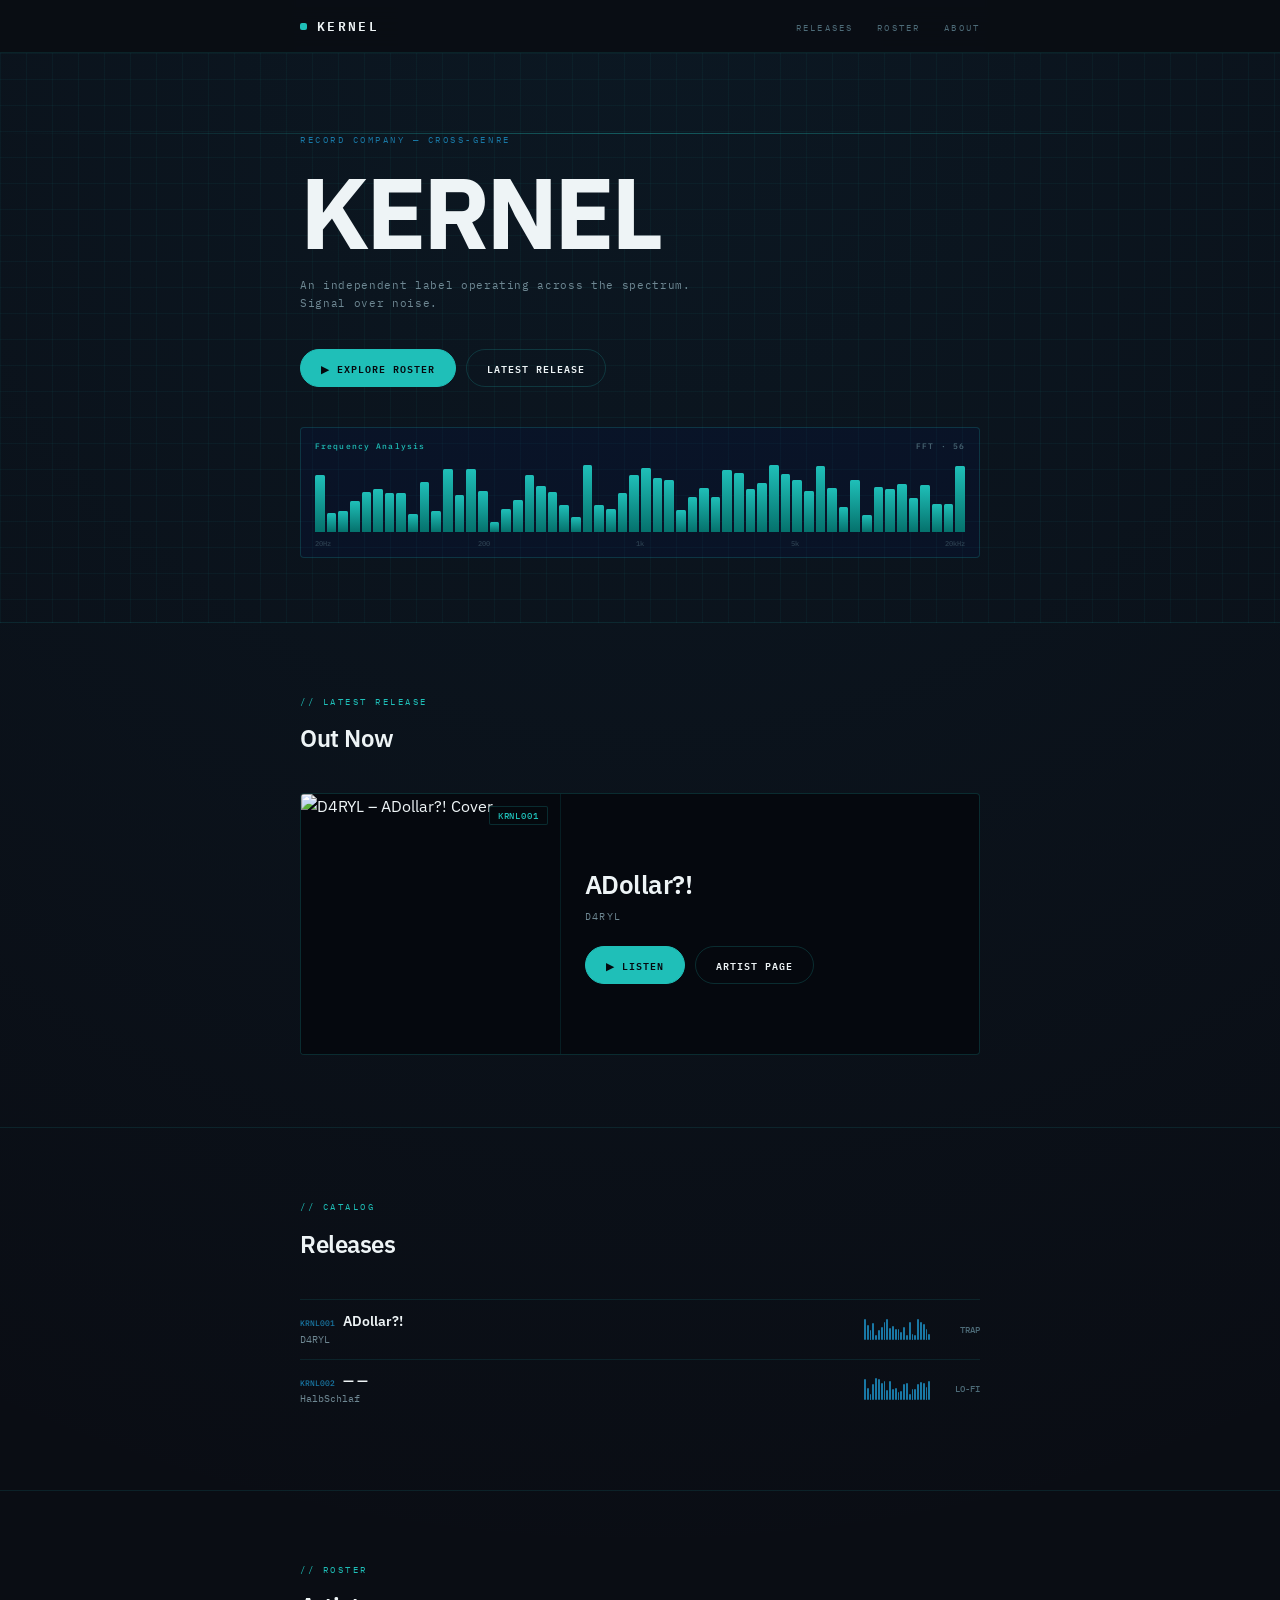
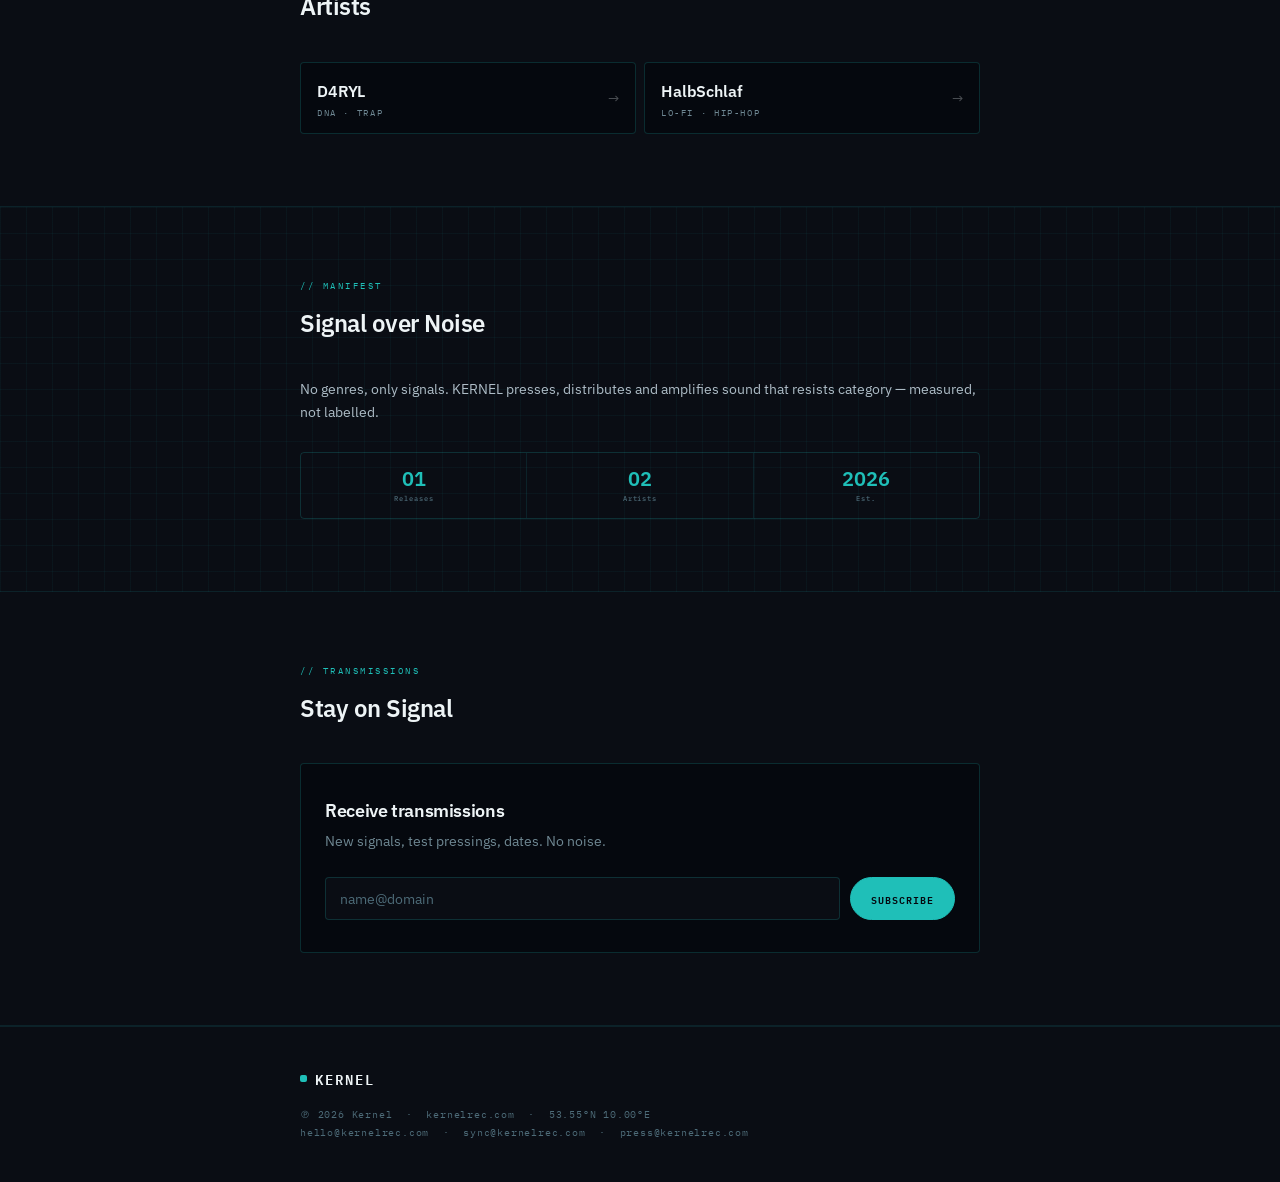
==== index.html @ 3de38b66 "Widen Kernel landing to 720px, horizontal release card and 2-col roster on desktop Co-Authored-By: C" ====
<!DOCTYPE html>
<html lang="en">
<head>
  <meta charset="UTF-8" />
  <meta name="viewport" content="width=device-width, initial-scale=1.0" />
  <title>KERNEL — Independent Record Company · Hamburg</title>
  <meta name="description" content="KERNEL — An independent label operating across the spectrum. Signal over noise." />

  <link rel="preconnect" href="https://fonts.googleapis.com" />
  <link href="https://fonts.googleapis.com/css2?family=IBM+Plex+Mono:wght@400;500;600&family=IBM+Plex+Sans:wght@400;500;600;700&display=swap" rel="stylesheet" />

  <style>
    /* ─────────────────────────────────────────────
       KERNEL — Oscilloscope Identity
    ───────────────────────────────────────────── */

    @keyframes krnlScan  { 0% { top: -2%; } 100% { top: 102%; } }
    @keyframes krnlBlink { 0%, 100% { opacity: 1; } 50% { opacity: .2; } }

    :root {
      --bg:        #0a0d14;
      --bg-card:   #05080e;
      --bg-card2:  #080c15;
      --border:    rgba(31,191,184,.12);
      --border-2:  rgba(31,191,184,.2);
      --text:      #eef4f6;
      --text-muted:#6f8893;
      --text-dim:  #4d6b78;
      --text-label:#5a7884;
      --accent:    #1fbfb8;
      --accent-2:  #1978a5;
      --mono:      'IBM Plex Mono', monospace;
      --sans:      'IBM Plex Sans', sans-serif;
      --max-w:     720px;
      --radius:    4px;
    }

    *, *::before, *::after { box-sizing: border-box; margin: 0; padding: 0; }
    html { scroll-behavior: smooth; }

    body {
      background: var(--bg);
      background-image: radial-gradient(circle at 50% 0%, rgba(25,120,165,.10), transparent 55%);
      color: var(--text);
      font-family: var(--sans);
      font-size: 16px;
      line-height: 1.6;
      -webkit-font-smoothing: antialiased;
    }

    a { color: inherit; text-decoration: none; }

    /* ── Layout ───────────────────────────────── */
    .wrap { width: 100%; max-width: var(--max-w); margin: 0 auto; padding: 0 20px; }
    section { padding: 72px 0; }

    .section-header { margin-bottom: 36px; }
    .label {
      font-family: var(--mono);
      font-size: 9px;
      letter-spacing: .28em;
      text-transform: uppercase;
      color: var(--accent);
      display: block;
      margin-bottom: 10px;
    }
    .section-header h2 {
      font-size: 1.5rem;
      font-weight: 600;
      letter-spacing: -.02em;
    }

    /* ── Grid bg ──────────────────────────────── */
    .grid-bg {
      background-image:
        linear-gradient(rgba(31,191,184,.05) 1px, transparent 1px),
        linear-gradient(90deg, rgba(31,191,184,.05) 1px, transparent 1px);
      background-size: 26px 26px;
    }

    /* ── Nav ──────────────────────────────────── */
    #nav {
      position: sticky;
      top: 0;
      z-index: 100;
      border-bottom: 1px solid var(--border);
      background: rgba(10,13,20,.94);
      backdrop-filter: blur(12px);
      -webkit-backdrop-filter: blur(12px);
    }
    #nav .wrap {
      display: flex;
      align-items: center;
      justify-content: space-between;
      height: 52px;
    }
    .nav-logo { display: flex; align-items: center; gap: 10px; }
    .status-dot {
      width: 7px; height: 7px; border-radius: 2px;
      background: var(--accent);
      animation: krnlBlink 2.4s ease-in-out infinite;
      flex-shrink: 0;
    }
    .nav-wordmark {
      font-family: var(--mono);
      font-size: 13px;
      font-weight: 600;
      letter-spacing: .18em;
      color: var(--text);
      line-height: 1;
    }
    .nav-links { display: flex; gap: 24px; list-style: none; }
    .nav-links a {
      font-family: var(--mono);
      font-size: 9px;
      letter-spacing: .24em;
      text-transform: uppercase;
      color: var(--text-dim);
      transition: color .2s;
    }
    .nav-links a:hover { color: var(--accent); }

    /* ── Hero ─────────────────────────────────── */
    #hero {
      padding: 80px 0 64px;
      border-bottom: 1px solid var(--border);
      position: relative;
      overflow: hidden;
    }
    #hero .wrap { position: relative; z-index: 1; }
    .scanline {
      position: absolute; left: 0; right: 0; height: 1px;
      background: linear-gradient(90deg, transparent, var(--accent), transparent);
      opacity: .4;
      animation: krnlScan 4s linear infinite;
      z-index: 0;
    }
    .hero-sublabel {
      font-family: var(--mono);
      font-size: 9px;
      letter-spacing: .28em;
      color: var(--accent-2);
      text-transform: uppercase;
      margin-bottom: 20px;
    }
    .hero-wordmark {
      font-family: var(--sans);
      font-size: clamp(72px, 18vw, 100px);
      font-weight: 700;
      letter-spacing: -4px;
      color: var(--text);
      line-height: .9;
      margin-bottom: 20px;
    }
    .hero-tagline {
      font-family: var(--mono);
      font-size: 11px;
      color: var(--text-muted);
      letter-spacing: .06em;
      margin-bottom: 36px;
    }
    .hero-cta { display: flex; gap: 10px; }

    /* FFT bars in hero */
    .fft-wrap {
      margin-top: 40px;
      border: 1px solid var(--border-2);
      border-radius: var(--radius);
      background: rgba(3,17,99,.14);
      padding: 14px 14px 10px;
    }
    .fft-head {
      display: flex;
      justify-content: space-between;
      font: 500 8px/1 var(--mono);
      letter-spacing: .14em;
      color: var(--text-dim);
      margin-bottom: 10px;
    }
    .fft-head span:first-child { color: var(--accent); }
    .fft-bars {
      display: flex;
      align-items: flex-end;
      gap: 2px;
      height: 72px;
    }
    .fft-foot {
      display: flex;
      justify-content: space-between;
      font: 500 7px/1 var(--mono);
      color: var(--text-dim);
      opacity: .5;
      margin-top: 8px;
    }

    /* ── Buttons ──────────────────────────────── */
    .btn {
      display: inline-flex;
      align-items: center;
      gap: 8px;
      padding: 10px 20px;
      border-radius: 22px;
      font-family: var(--mono);
      font-size: 10px;
      font-weight: 600;
      letter-spacing: .1em;
      text-transform: uppercase;
      cursor: pointer;
      transition: background .2s, color .2s, border-color .2s;
      border: 1px solid transparent;
      white-space: nowrap;
    }
    .btn-primary {
      background: var(--accent);
      color: var(--bg-card);
      border-color: var(--accent);
    }
    .btn-primary:hover { background: #26d6ce; }
    .btn-outline {
      background: transparent;
      color: var(--text);
      border-color: var(--border-2);
    }
    .btn-outline:hover { border-color: var(--accent); color: var(--accent); }

    /* ── Release card ─────────────────────────── */
    #release { border-bottom: 1px solid var(--border); }
    .release-card {
      background: var(--bg-card);
      border: 1px solid var(--border-2);
      border-radius: var(--radius);
      overflow: hidden;
      display: flex;
      flex-direction: column;
    }
    @media (min-width: 560px) {
      .release-card { flex-direction: row; }
    }
    .release-cover {
      width: 100%;
      aspect-ratio: 1/1;
      background: var(--bg-card);
      display: flex;
      align-items: center;
      justify-content: center;
      border-bottom: 1px solid var(--border);
      position: relative;
      overflow: hidden;
      flex-shrink: 0;
    }
    @media (min-width: 560px) {
      .release-cover {
        width: 260px;
        border-bottom: none;
        border-right: 1px solid var(--border);
      }
    }
    .release-cover img { width: 100%; height: 100%; object-fit: cover; }
    .release-cat-tag {
      position: absolute;
      top: 12px; right: 12px;
      background: rgba(5,8,14,.88);
      border: 1px solid var(--border-2);
      border-radius: 2px;
      padding: 4px 8px;
      font: 500 9px/1 var(--mono);
      letter-spacing: .1em;
      color: var(--accent);
      text-transform: uppercase;
    }
    .release-info {
      padding: 28px 24px;
      display: flex;
      flex-direction: column;
      justify-content: center;
    }
    .release-title {
      font-size: 1.6rem;
      font-weight: 600;
      letter-spacing: -.02em;
      margin-bottom: 6px;
    }
    .release-artist {
      font: 400 10px/1 var(--mono);
      letter-spacing: .12em;
      color: var(--text-muted);
      text-transform: uppercase;
      margin-bottom: 24px;
    }
    .release-actions { display: flex; gap: 10px; flex-wrap: wrap; }

    /* ── Catalog ──────────────────────────────── */
    #catalog { border-bottom: 1px solid var(--border); }
    .catalog-row {
      display: flex;
      align-items: center;
      gap: 14px;
      padding: 14px 0;
      border-top: 1px solid var(--border);
      transition: opacity .2s;
    }
    .catalog-row:hover { opacity: .7; }
    .catalog-info { flex: 1; min-width: 0; }
    .catalog-meta {
      display: flex;
      align-items: baseline;
      gap: 8px;
      margin-bottom: 5px;
    }
    .catalog-cat { font: 500 8px/1 var(--mono); color: var(--accent-2); }
    .catalog-title { font: 600 14px/1.1 var(--sans); color: var(--text); }
    .catalog-artist { font: 400 10px/1 var(--mono); color: var(--text-muted); }
    .catalog-tag { font: 500 9px/1 var(--mono); color: var(--text-dim); width: 36px; text-align: right; flex-shrink: 0; }

    /* ── Roster ───────────────────────────────── */
    #roster { border-bottom: 1px solid var(--border); }
    .roster-grid {
      display: grid;
      grid-template-columns: 1fr;
      gap: 8px;
    }
    @media (min-width: 480px) {
      .roster-grid { grid-template-columns: 1fr 1fr; }
    }
    .roster-card {
      display: flex;
      align-items: center;
      justify-content: space-between;
      padding: 16px;
      background: var(--bg-card);
      border: 1px solid var(--border-2);
      border-radius: var(--radius);
      transition: border-color .2s, background .2s;
    }
    .roster-card:hover {
      border-color: var(--accent);
      background: rgba(31,191,184,.04);
    }
    .roster-name { font-size: 1rem; font-weight: 600; letter-spacing: -.01em; margin-bottom: 4px; }
    .roster-genre { font: 400 9px/1 var(--mono); letter-spacing: .18em; text-transform: uppercase; color: var(--text-muted); }
    .roster-arrow { font-size: 14px; opacity: .3; transition: opacity .2s, color .2s; }
    .roster-card:hover .roster-arrow { opacity: 1; color: var(--accent); }

    /* ── Manifest ─────────────────────────────── */
    #manifest {
      border-bottom: 1px solid var(--border);
    }
    .manifest-quote {
      font: 400 14px/1.65 var(--sans);
      color: #aebcc6;
      margin-bottom: 28px;
    }
    .stats-row {
      display: flex;
      border: 1px solid var(--border-2);
      border-radius: var(--radius);
      overflow: hidden;
    }
    .stat {
      flex: 1;
      padding: 16px 0;
      text-align: center;
      border-right: 1px solid var(--border);
    }
    .stat:last-child { border-right: none; }
    .stat-value { font: 600 20px/1 var(--sans); color: var(--accent); }
    .stat-label { font: 500 7px/1 var(--mono); color: var(--text-dim); letter-spacing: .14em; margin-top: 6px; }

    /* ── Newsletter ───────────────────────────── */
    #newsletter { border-bottom: 1px solid var(--border); }
    .newsletter-card {
      background: var(--bg-card);
      border: 1px solid var(--border-2);
      border-radius: var(--radius);
      padding: 32px 24px;
    }
    .newsletter-card h3 { font-size: 1.15rem; font-weight: 600; letter-spacing: -.02em; margin-bottom: 6px; }
    .newsletter-card p { font-size: .85rem; color: var(--text-muted); margin-bottom: 24px; }
    .newsletter-form { display: flex; flex-direction: column; gap: 10px; }
    .newsletter-form input[type="email"] {
      width: 100%;
      padding: 11px 14px;
      background: var(--bg);
      border: 1px solid var(--border-2);
      border-radius: var(--radius);
      color: var(--text);
      font: 400 .9rem var(--sans);
      outline: none;
      transition: border-color .2s;
    }
    .newsletter-form input:focus { border-color: var(--accent); }
    .newsletter-form input::placeholder { color: var(--text-dim); }
    .newsletter-form .btn { width: 100%; justify-content: center; }

    /* ── Footer ───────────────────────────────── */
    #footer { padding: 40px 0; border-top: 1px solid var(--border); }
    .footer-inner { display: flex; flex-direction: column; gap: 16px; }
    .footer-logo {
      display: flex;
      align-items: center;
      gap: 8px;
      font: 600 .85rem var(--mono);
      letter-spacing: .14em;
    }
    .footer-meta {
      font: 400 10px/1.8 var(--mono);
      letter-spacing: .08em;
      color: var(--text-dim);
    }
    .footer-meta a { color: var(--text-dim); transition: color .2s; }
    .footer-meta a:hover { color: var(--accent); }

    /* ── Utilities ────────────────────────────── */
    .text-center { text-align: center; }
    .mt-2 { margin-top: 8px; }

    @media (min-width: 520px) {
      .newsletter-form { flex-direction: row; }
      .newsletter-form .btn { width: auto; flex-shrink: 0; }
    }
  </style>
</head>
<body>

<!-- ══════════════════════════════════════════
     1. NAV
════════════════════════════════════════════ -->
<nav id="nav">
  <div class="wrap">
    <a href="#" class="nav-logo">
      <span class="status-dot"></span>
      <span class="nav-wordmark">KERNEL</span>
    </a>
    <ul class="nav-links">
      <li><a href="#release">Releases</a></li>
      <li><a href="#roster">Roster</a></li>
      <li><a href="#manifest">About</a></li>
    </ul>
  </div>
</nav>


<!-- ══════════════════════════════════════════
     2. HERO
════════════════════════════════════════════ -->
<section id="hero" class="grid-bg">
  <div class="scanline"></div>
  <div class="wrap">

    <p class="hero-sublabel">Record Company — Cross-Genre</p>
    <h1 class="hero-wordmark">KERNEL</h1>
    <p class="hero-tagline">An independent label operating across the spectrum.<br>Signal over noise.</p>

    <div class="hero-cta">
      <a href="#roster" class="btn btn-primary">▶ Explore Roster</a>
      <a href="#release" class="btn btn-outline">Latest Release</a>
    </div>

    <!-- FFT Frequency Visualiser -->
    <div class="fft-wrap">
      <div class="fft-head">
        <span>Frequency Analysis</span><span>FFT · 56</span>
      </div>
      <div class="fft-bars" id="fft-bars"></div>
      <div class="fft-foot">
        <span>20Hz</span><span>200</span><span>1k</span><span>5k</span><span>20kHz</span>
      </div>
    </div>

  </div>
</section>


<!-- ══════════════════════════════════════════
     3. LATEST RELEASE
════════════════════════════════════════════ -->
<section id="release">
  <div class="wrap">
    <div class="section-header">
      <span class="label">// latest release</span>
      <h2>Out Now</h2>
    </div>

    <div class="release-card">
      <div class="release-cover">
        <img src="d4ryl/assets/cover-adollar.jpg" alt="D4RYL – ADollar?! Cover" />
        <div class="release-cat-tag">KRNL001</div>
      </div>
      <div class="release-info">
        <h3 class="release-title">ADollar?!</h3>
        <p class="release-artist">D4RYL</p>
        <div class="release-actions">
          <a href="/d4ryl" class="btn btn-primary">▶ Listen</a>
          <a href="/d4ryl" class="btn btn-outline">Artist Page</a>
        </div>
      </div>
    </div>

  </div>
</section>


<!-- ══════════════════════════════════════════
     4. CATALOG
════════════════════════════════════════════ -->
<section id="catalog">
  <div class="wrap">
    <div class="section-header">
      <span class="label">// catalog</span>
      <h2>Releases</h2>
    </div>
    <div id="catalog-list"></div>
  </div>
</section>


<!-- ══════════════════════════════════════════
     5. ROSTER
════════════════════════════════════════════ -->
<section id="roster">
  <div class="wrap">
    <div class="section-header">
      <span class="label">// roster</span>
      <h2>Artists</h2>
    </div>
    <div class="roster-grid">
      <a href="/d4ryl" class="roster-card">
        <div>
          <div class="roster-name">D4RYL</div>
          <div class="roster-genre">DNA · Trap</div>
        </div>
        <span class="roster-arrow">→</span>
      </a>
      <a href="/halbschlaf" class="roster-card">
        <div>
          <div class="roster-name">HalbSchlaf</div>
          <div class="roster-genre">Lo-Fi · Hip-Hop</div>
        </div>
        <span class="roster-arrow">→</span>
      </a>
    </div>
  </div>
</section>


<!-- ══════════════════════════════════════════
     6. MANIFEST
════════════════════════════════════════════ -->
<section id="manifest" class="grid-bg">
  <div class="wrap">
    <div class="section-header">
      <span class="label">// manifest</span>
      <h2>Signal over Noise</h2>
    </div>
    <p class="manifest-quote">No genres, only signals. KERNEL presses, distributes and amplifies sound that resists category — measured, not labelled.</p>
    <div class="stats-row">
      <div class="stat">
        <div class="stat-value">01</div>
        <div class="stat-label">Releases</div>
      </div>
      <div class="stat">
        <div class="stat-value">02</div>
        <div class="stat-label">Artists</div>
      </div>
      <div class="stat">
        <div class="stat-value">2026</div>
        <div class="stat-label">Est.</div>
      </div>
    </div>
  </div>
</section>


<!-- ══════════════════════════════════════════
     7. NEWSLETTER
════════════════════════════════════════════ -->
<section id="newsletter">
  <div class="wrap">
    <div class="section-header">
      <span class="label">// transmissions</span>
      <h2>Stay on Signal</h2>
    </div>
    <div class="newsletter-card">
      <h3>Receive transmissions</h3>
      <p>New signals, test pressings, dates. No noise.</p>
      <form class="newsletter-form" id="sub-form">
        <input type="email" placeholder="name@domain" required autocomplete="email" aria-label="Email address" />
        <button type="submit" class="btn btn-primary">Subscribe</button>
      </form>
    </div>
  </div>
</section>


<!-- ══════════════════════════════════════════
     8. FOOTER
════════════════════════════════════════════ -->
<footer id="footer">
  <div class="wrap">
    <div class="footer-inner">
      <div class="footer-logo">
        <span class="status-dot" style="animation:none"></span>
        KERNEL
      </div>
      <div class="footer-meta">
        ℗ 2026 Kernel &nbsp;·&nbsp; kernelrec.com &nbsp;·&nbsp; 53.55°N 10.00°E<br/>
        <a href="mailto:hello@kernelrec.com">hello@kernelrec.com</a> &nbsp;·&nbsp;
        <a href="mailto:sync@kernelrec.com">sync@kernelrec.com</a> &nbsp;·&nbsp;
        <a href="mailto:press@kernelrec.com">press@kernelrec.com</a>
      </div>
    </div>
  </div>
</footer>


<script>
  /* ── Seeded RNG ───────────────────── */
  function rng(seed) {
    let s = seed >>> 0;
    return () => { s = (Math.imul(s, 1103515245) + 12345) >>> 0; return s / 4294967296; };
  }

  /* ── FFT Frequency bars ──────────── */
  const grad = 'linear-gradient(180deg,#1fbfb8 0%,#05716c 100%)';
  const r1 = rng(7);
  const fftEl = document.getElementById('fft-bars');
  for (let i = 0; i < 56; i++) {
    const d = document.createElement('div');
    d.style.cssText = `flex:1 1 0;height:${14 + Math.round(r1() * 82)}%;background:${grad};border-radius:1.5px 1.5px 0 0`;
    fftEl.appendChild(d);
  }

  /* ── Mini waveform ───────────────── */
  function miniWave(seed) {
    const r = rng(seed);
    const el = document.createElement('div');
    el.style.cssText = 'display:flex;align-items:flex-end;gap:1px;height:22px;width:66px;flex-shrink:0';
    for (let i = 0; i < 24; i++) {
      const b = document.createElement('div');
      b.style.cssText = `flex:1 1 0;height:${22+Math.round(r()*78)}%;background:#1978a5;border-radius:1px`;
      el.appendChild(b);
    }
    return el;
  }

  /* ── Catalog ─────────────────────── */
  const catalog = [
    { cat:'KRNL001', title:'ADollar?!', artist:'D4RYL',      tag:'TRAP',  href:'/d4ryl',      seed:101 },
    { cat:'KRNL002', title:'— —',       artist:'HalbSchlaf', tag:'LO-FI', href:'/halbschlaf', seed:202 },
  ];
  const listEl = document.getElementById('catalog-list');
  catalog.forEach(r => {
    const row = document.createElement('a');
    row.href = r.href;
    row.className = 'catalog-row';
    const info = document.createElement('div');
    info.className = 'catalog-info';
    info.innerHTML = `
      <div class="catalog-meta">
        <span class="catalog-cat">${r.cat}</span>
        <span class="catalog-title">${r.title}</span>
      </div>
      <div class="catalog-artist">${r.artist}</div>`;
    const tag = document.createElement('div');
    tag.className = 'catalog-tag';
    tag.textContent = r.tag;
    row.appendChild(info);
    row.appendChild(miniWave(r.seed));
    row.appendChild(tag);
    listEl.appendChild(row);
  });

  /* ── Newsletter ──────────────────── */
  document.getElementById('sub-form').addEventListener('submit', e => {
    e.preventDefault();
    const btn = e.target.querySelector('button');
    const orig = btn.textContent;
    btn.textContent = '✓ Sent';
    btn.style.background = '#0a6b65';
    setTimeout(() => { btn.textContent = orig; btn.style.background = ''; }, 3000);
  });
</script>

</body>
</html>
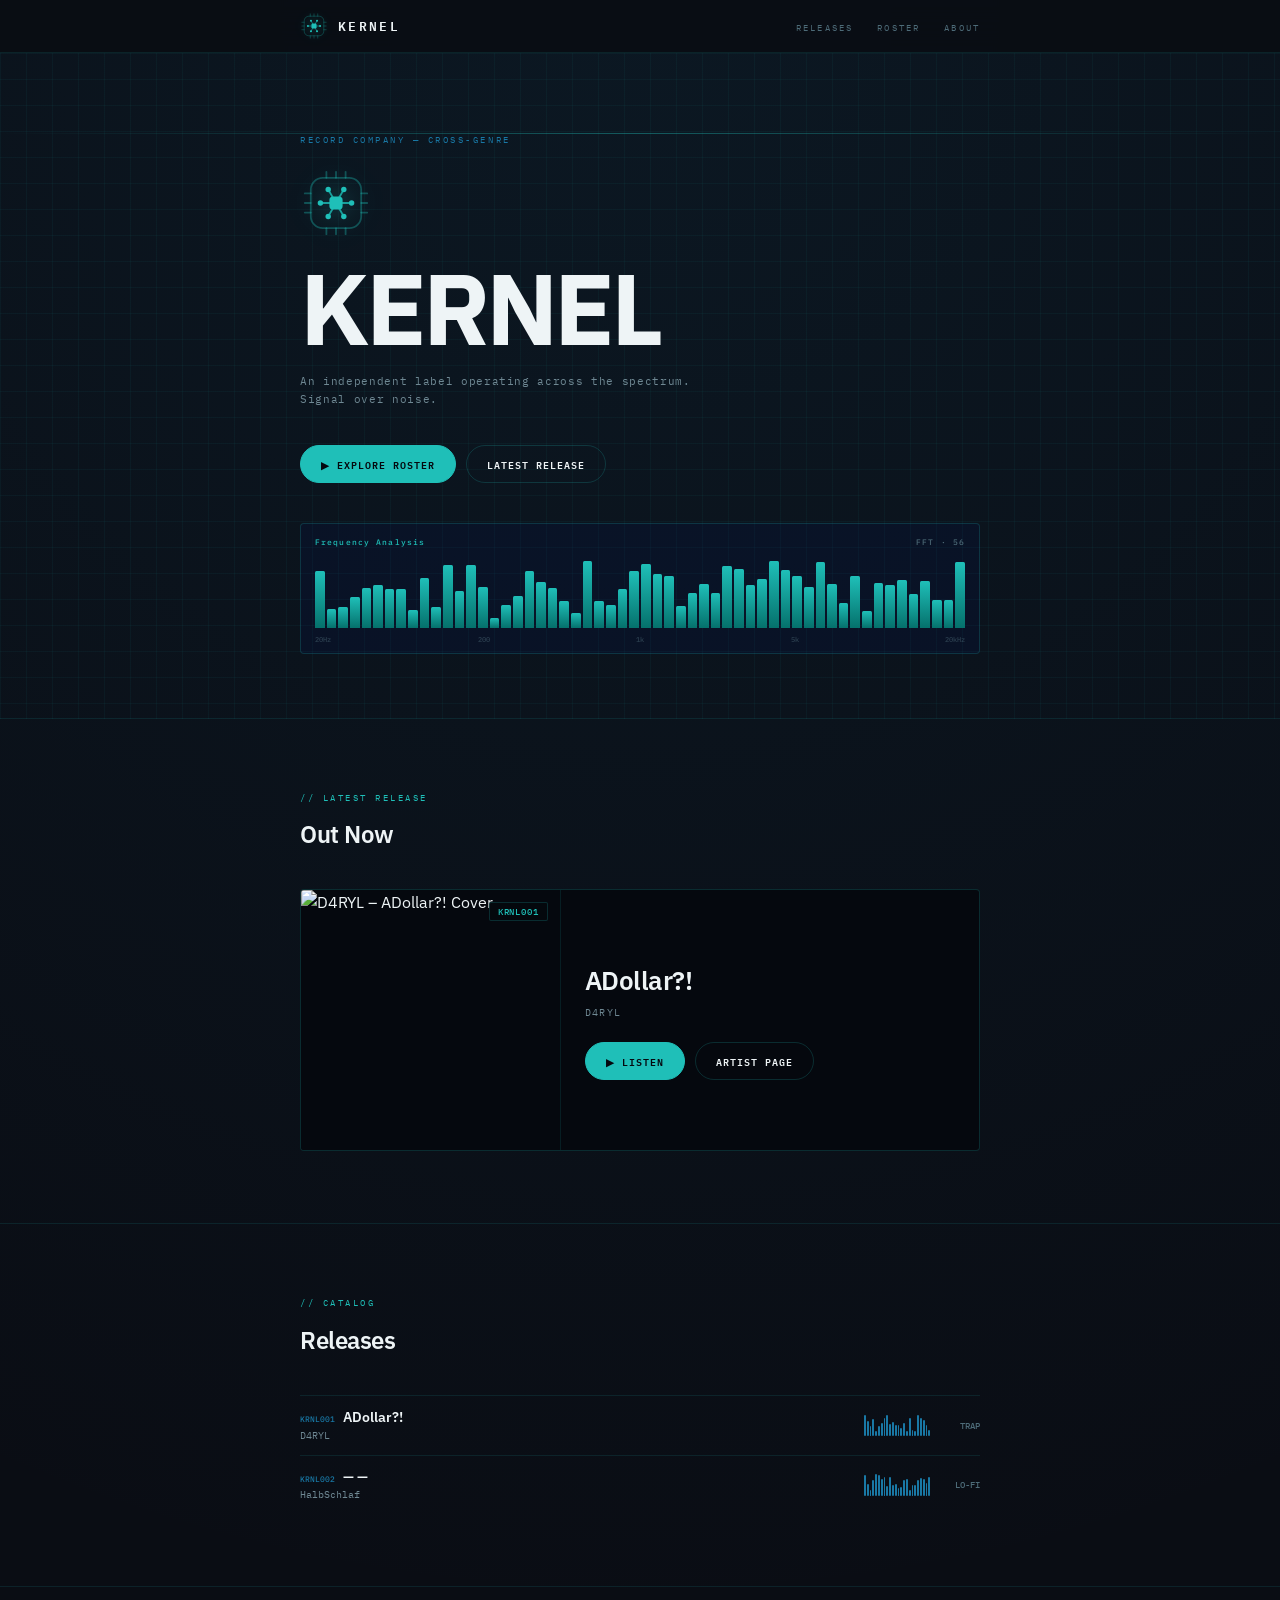
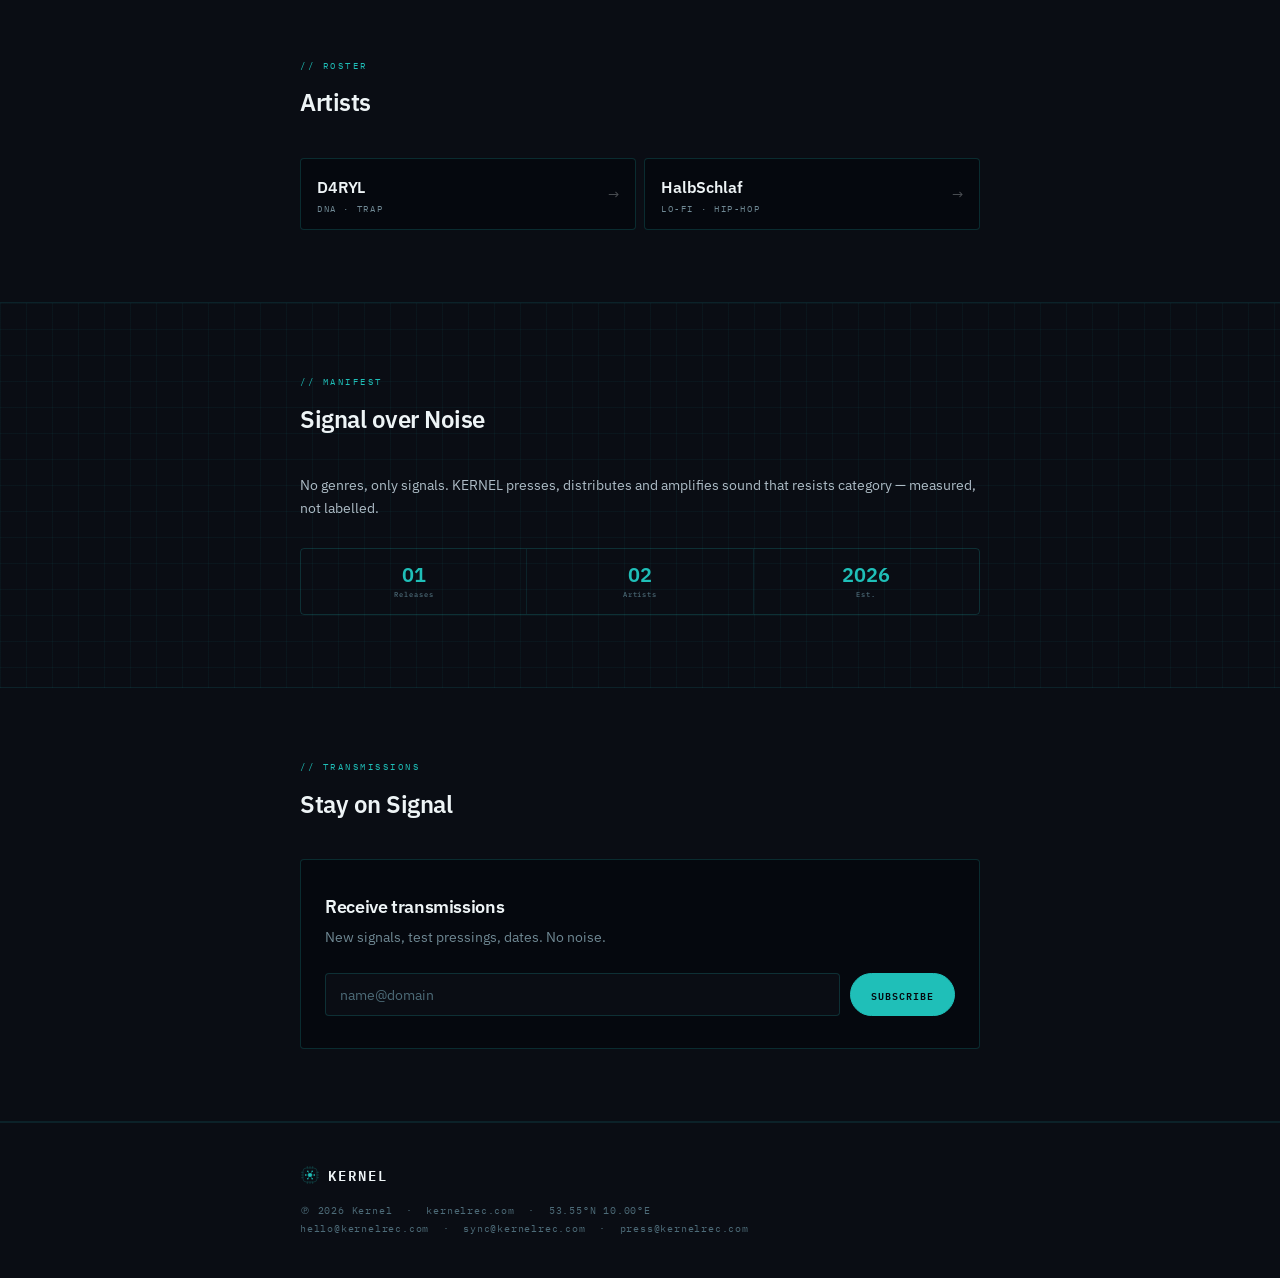
==== commit 9f5e60ae: "Add Kernel neuron mark (chip die + dendrites) to nav, hero and footer Co-Authored-By: Claude Sonnet " ====
--- a/index.html
+++ b/index.html
@@ -95,11 +95,12 @@
       height: 52px;
     }
     .nav-logo { display: flex; align-items: center; gap: 10px; }
-    .status-dot {
-      width: 7px; height: 7px; border-radius: 2px;
-      background: var(--accent);
-      animation: krnlBlink 2.4s ease-in-out infinite;
+    .kernel-mark {
+      display: block;
+      color: var(--accent);
       flex-shrink: 0;
+      animation: krnlBlink 3.2s ease-in-out infinite;
+      filter: drop-shadow(0 0 4px rgba(31,191,184,0.4));
     }
     .nav-wordmark {
       font-family: var(--mono);
@@ -428,7 +429,24 @@
 <nav id="nav">
   <div class="wrap">
     <a href="#" class="nav-logo">
-      <span class="status-dot"></span>
+      <svg class="kernel-mark" width="28" height="28" viewBox="0 0 120 120" fill="none" xmlns="http://www.w3.org/2000/svg">
+        <g stroke="currentColor" stroke-width="3" stroke-linecap="round" opacity=".4">
+          <line x1="44" y1="18" x2="44" y2="8"/><line x1="60" y1="18" x2="60" y2="8"/><line x1="76" y1="18" x2="76" y2="8"/>
+          <line x1="44" y1="102" x2="44" y2="112"/><line x1="60" y1="102" x2="60" y2="112"/><line x1="76" y1="102" x2="76" y2="112"/>
+          <line x1="18" y1="44" x2="8" y2="44"/><line x1="18" y1="60" x2="8" y2="60"/><line x1="18" y1="76" x2="8" y2="76"/>
+          <line x1="102" y1="44" x2="112" y2="44"/><line x1="102" y1="60" x2="112" y2="60"/><line x1="102" y1="76" x2="112" y2="76"/>
+        </g>
+        <rect x="18" y="18" width="84" height="84" rx="20" stroke="currentColor" stroke-width="3" opacity=".4"/>
+        <g stroke="currentColor" stroke-width="3" stroke-linecap="round" opacity=".75">
+          <line x1="60" y1="60" x2="86" y2="60"/><line x1="60" y1="60" x2="73" y2="37.5"/><line x1="60" y1="60" x2="47" y2="37.5"/>
+          <line x1="60" y1="60" x2="34" y2="60"/><line x1="60" y1="60" x2="47" y2="82.5"/><line x1="60" y1="60" x2="73" y2="82.5"/>
+        </g>
+        <g fill="currentColor">
+          <circle cx="86" cy="60" r="4.5"/><circle cx="73" cy="37.5" r="4.5"/><circle cx="47" cy="37.5" r="4.5"/>
+          <circle cx="34" cy="60" r="4.5"/><circle cx="47" cy="82.5" r="4.5"/><circle cx="73" cy="82.5" r="4.5"/>
+        </g>
+        <rect x="49" y="49" width="22" height="22" rx="6" fill="currentColor"/>
+      </svg>
       <span class="nav-wordmark">KERNEL</span>
     </a>
     <ul class="nav-links">
@@ -448,6 +466,26 @@
   <div class="wrap">
 
     <p class="hero-sublabel">Record Company — Cross-Genre</p>
+
+    <svg width="72" height="72" viewBox="0 0 120 120" fill="none" xmlns="http://www.w3.org/2000/svg" style="color:var(--accent);display:block;margin-bottom:24px;filter:drop-shadow(0 0 10px rgba(31,191,184,0.35))">
+      <g stroke="currentColor" stroke-width="3" stroke-linecap="round" opacity=".35">
+        <line x1="44" y1="18" x2="44" y2="8"/><line x1="60" y1="18" x2="60" y2="8"/><line x1="76" y1="18" x2="76" y2="8"/>
+        <line x1="44" y1="102" x2="44" y2="112"/><line x1="60" y1="102" x2="60" y2="112"/><line x1="76" y1="102" x2="76" y2="112"/>
+        <line x1="18" y1="44" x2="8" y2="44"/><line x1="18" y1="60" x2="8" y2="60"/><line x1="18" y1="76" x2="8" y2="76"/>
+        <line x1="102" y1="44" x2="112" y2="44"/><line x1="102" y1="60" x2="112" y2="60"/><line x1="102" y1="76" x2="112" y2="76"/>
+      </g>
+      <rect x="18" y="18" width="84" height="84" rx="20" stroke="currentColor" stroke-width="3" opacity=".35"/>
+      <g stroke="currentColor" stroke-width="3" stroke-linecap="round" opacity=".8">
+        <line x1="60" y1="60" x2="86" y2="60"/><line x1="60" y1="60" x2="73" y2="37.5"/><line x1="60" y1="60" x2="47" y2="37.5"/>
+        <line x1="60" y1="60" x2="34" y2="60"/><line x1="60" y1="60" x2="47" y2="82.5"/><line x1="60" y1="60" x2="73" y2="82.5"/>
+      </g>
+      <g fill="currentColor">
+        <circle cx="86" cy="60" r="4.5"/><circle cx="73" cy="37.5" r="4.5"/><circle cx="47" cy="37.5" r="4.5"/>
+        <circle cx="34" cy="60" r="4.5"/><circle cx="47" cy="82.5" r="4.5"/><circle cx="73" cy="82.5" r="4.5"/>
+      </g>
+      <rect x="49" y="49" width="22" height="22" rx="6" fill="currentColor"/>
+    </svg>
+
     <h1 class="hero-wordmark">KERNEL</h1>
     <p class="hero-tagline">An independent label operating across the spectrum.<br>Signal over noise.</p>
 
@@ -599,7 +637,24 @@
   <div class="wrap">
     <div class="footer-inner">
       <div class="footer-logo">
-        <span class="status-dot" style="animation:none"></span>
+        <svg width="20" height="20" viewBox="0 0 120 120" fill="none" xmlns="http://www.w3.org/2000/svg" style="color:var(--accent);display:block;flex-shrink:0">
+          <g stroke="currentColor" stroke-width="3" stroke-linecap="round" opacity=".4">
+            <line x1="44" y1="18" x2="44" y2="8"/><line x1="60" y1="18" x2="60" y2="8"/><line x1="76" y1="18" x2="76" y2="8"/>
+            <line x1="44" y1="102" x2="44" y2="112"/><line x1="60" y1="102" x2="60" y2="112"/><line x1="76" y1="102" x2="76" y2="112"/>
+            <line x1="18" y1="44" x2="8" y2="44"/><line x1="18" y1="60" x2="8" y2="60"/><line x1="18" y1="76" x2="8" y2="76"/>
+            <line x1="102" y1="44" x2="112" y2="44"/><line x1="102" y1="60" x2="112" y2="60"/><line x1="102" y1="76" x2="112" y2="76"/>
+          </g>
+          <rect x="18" y="18" width="84" height="84" rx="20" stroke="currentColor" stroke-width="3" opacity=".4"/>
+          <g stroke="currentColor" stroke-width="3" stroke-linecap="round" opacity=".75">
+            <line x1="60" y1="60" x2="86" y2="60"/><line x1="60" y1="60" x2="73" y2="37.5"/><line x1="60" y1="60" x2="47" y2="37.5"/>
+            <line x1="60" y1="60" x2="34" y2="60"/><line x1="60" y1="60" x2="47" y2="82.5"/><line x1="60" y1="60" x2="73" y2="82.5"/>
+          </g>
+          <g fill="currentColor">
+            <circle cx="86" cy="60" r="4.5"/><circle cx="73" cy="37.5" r="4.5"/><circle cx="47" cy="37.5" r="4.5"/>
+            <circle cx="34" cy="60" r="4.5"/><circle cx="47" cy="82.5" r="4.5"/><circle cx="73" cy="82.5" r="4.5"/>
+          </g>
+          <rect x="49" y="49" width="22" height="22" rx="6" fill="currentColor"/>
+        </svg>
         KERNEL
       </div>
       <div class="footer-meta">
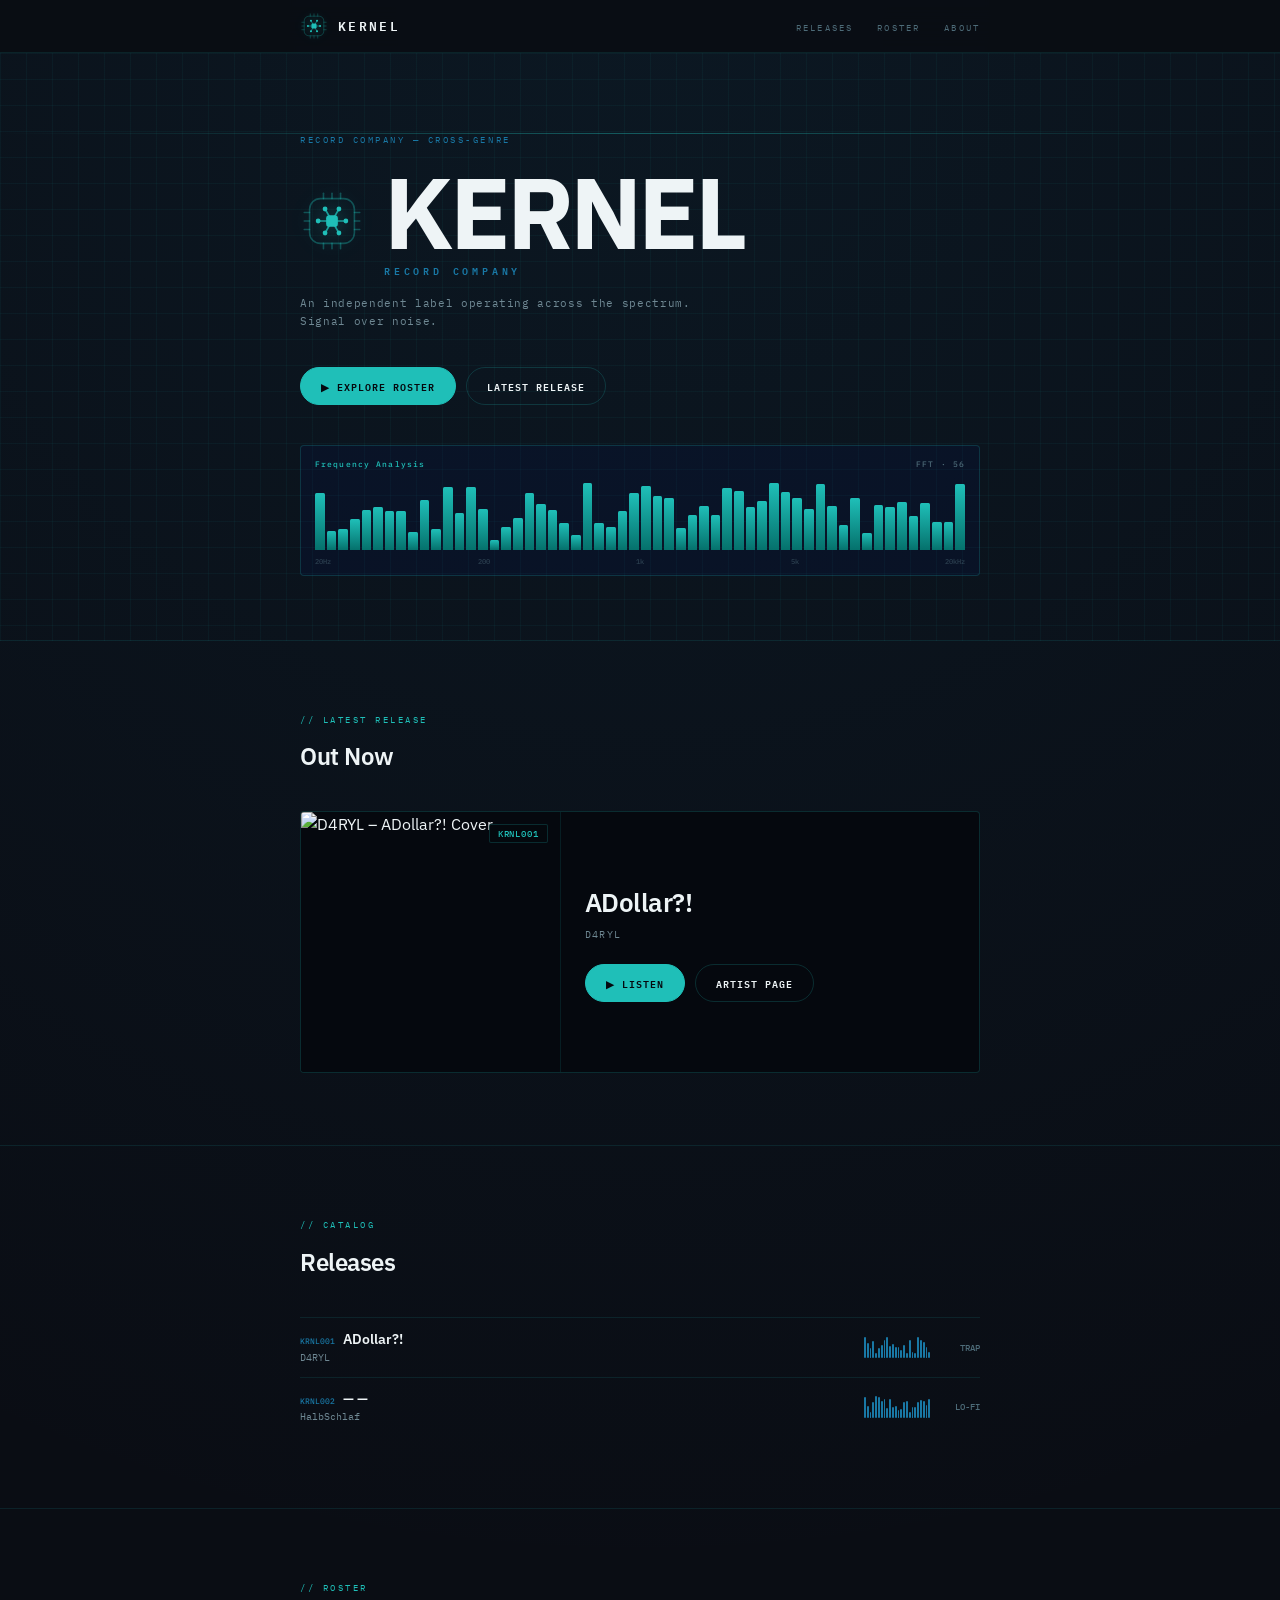
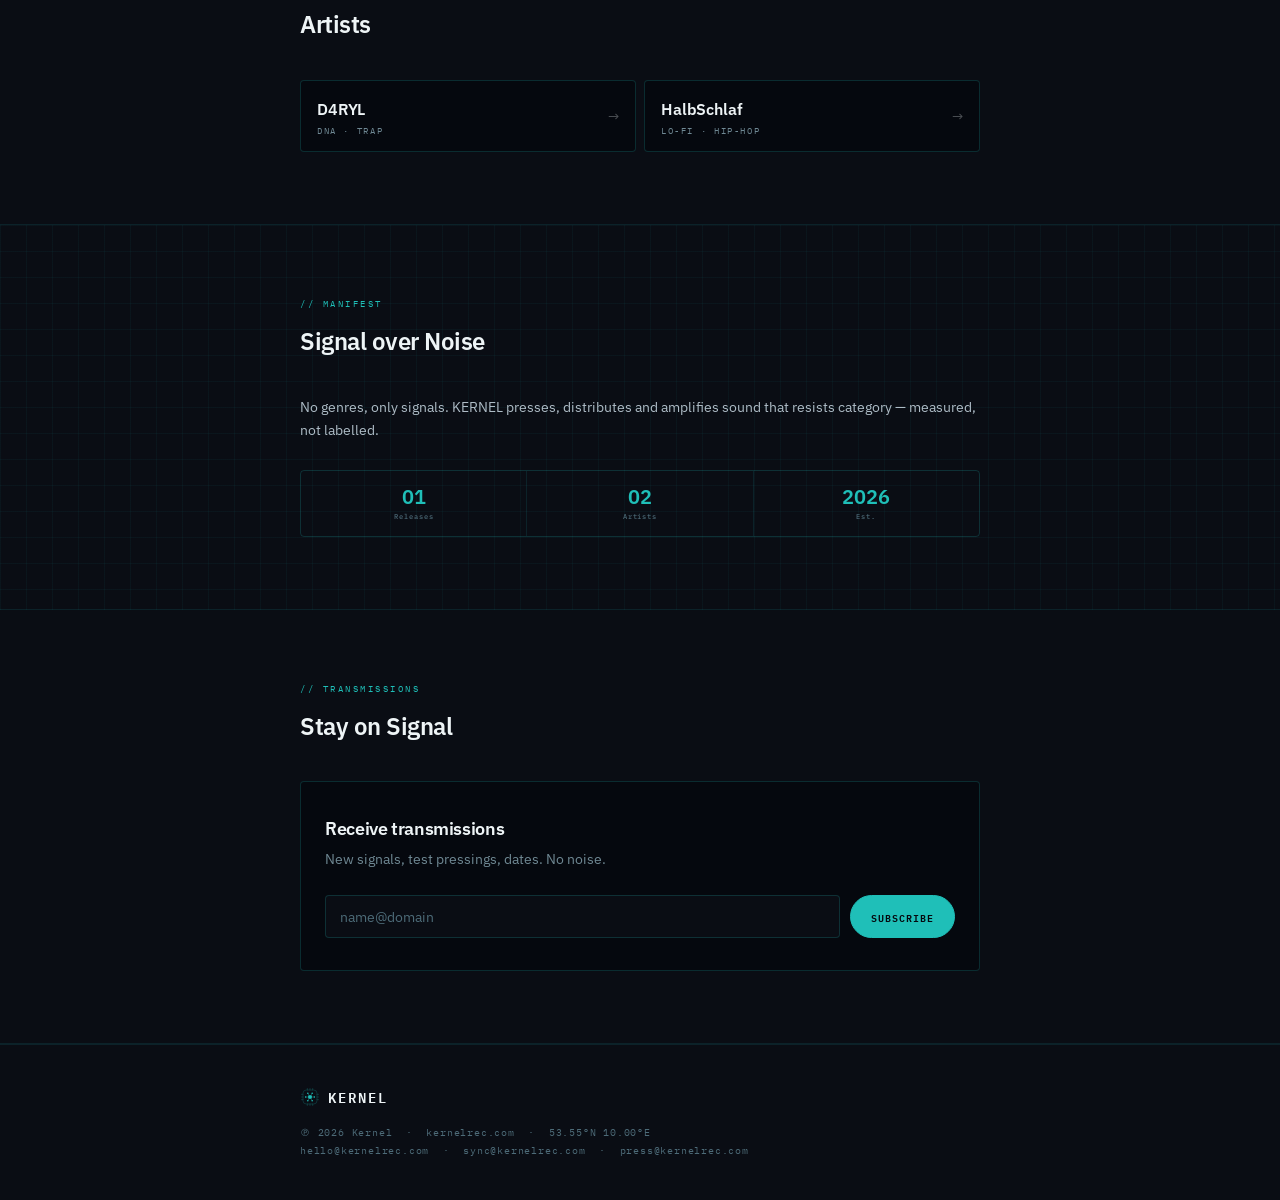
==== commit ab6b5e20: "feat(kernel): tighten hero lockup to match footer proportions 64px mark beside KERNEL + Record Compa" ====
--- a/index.html
+++ b/index.html
@@ -467,26 +467,30 @@
 
     <p class="hero-sublabel">Record Company — Cross-Genre</p>
 
-    <svg width="72" height="72" viewBox="0 0 120 120" fill="none" xmlns="http://www.w3.org/2000/svg" style="color:var(--accent);display:block;margin-bottom:24px;filter:drop-shadow(0 0 10px rgba(31,191,184,0.35))">
-      <g stroke="currentColor" stroke-width="3" stroke-linecap="round" opacity=".35">
-        <line x1="44" y1="18" x2="44" y2="8"/><line x1="60" y1="18" x2="60" y2="8"/><line x1="76" y1="18" x2="76" y2="8"/>
-        <line x1="44" y1="102" x2="44" y2="112"/><line x1="60" y1="102" x2="60" y2="112"/><line x1="76" y1="102" x2="76" y2="112"/>
-        <line x1="18" y1="44" x2="8" y2="44"/><line x1="18" y1="60" x2="8" y2="60"/><line x1="18" y1="76" x2="8" y2="76"/>
-        <line x1="102" y1="44" x2="112" y2="44"/><line x1="102" y1="60" x2="112" y2="60"/><line x1="102" y1="76" x2="112" y2="76"/>
-      </g>
-      <rect x="18" y="18" width="84" height="84" rx="20" stroke="currentColor" stroke-width="3" opacity=".35"/>
-      <g stroke="currentColor" stroke-width="3" stroke-linecap="round" opacity=".8">
-        <line x1="60" y1="60" x2="86" y2="60"/><line x1="60" y1="60" x2="73" y2="37.5"/><line x1="60" y1="60" x2="47" y2="37.5"/>
-        <line x1="60" y1="60" x2="34" y2="60"/><line x1="60" y1="60" x2="47" y2="82.5"/><line x1="60" y1="60" x2="73" y2="82.5"/>
-      </g>
-      <g fill="currentColor">
-        <circle cx="86" cy="60" r="4.5"/><circle cx="73" cy="37.5" r="4.5"/><circle cx="47" cy="37.5" r="4.5"/>
-        <circle cx="34" cy="60" r="4.5"/><circle cx="47" cy="82.5" r="4.5"/><circle cx="73" cy="82.5" r="4.5"/>
-      </g>
-      <rect x="49" y="49" width="22" height="22" rx="6" fill="currentColor"/>
-    </svg>
-
-    <h1 class="hero-wordmark">KERNEL</h1>
+    <div style="display:flex;align-items:center;gap:20px;margin-bottom:20px;">
+      <svg width="64" height="64" viewBox="0 0 120 120" fill="none" xmlns="http://www.w3.org/2000/svg" style="color:var(--accent);display:block;flex-shrink:0;filter:drop-shadow(0 0 8px rgba(31,191,184,0.35))">
+        <g stroke="currentColor" stroke-width="3" stroke-linecap="round" opacity=".35">
+          <line x1="44" y1="18" x2="44" y2="8"/><line x1="60" y1="18" x2="60" y2="8"/><line x1="76" y1="18" x2="76" y2="8"/>
+          <line x1="44" y1="102" x2="44" y2="112"/><line x1="60" y1="102" x2="60" y2="112"/><line x1="76" y1="102" x2="76" y2="112"/>
+          <line x1="18" y1="44" x2="8" y2="44"/><line x1="18" y1="60" x2="8" y2="60"/><line x1="18" y1="76" x2="8" y2="76"/>
+          <line x1="102" y1="44" x2="112" y2="44"/><line x1="102" y1="60" x2="112" y2="60"/><line x1="102" y1="76" x2="112" y2="76"/>
+        </g>
+        <rect x="18" y="18" width="84" height="84" rx="20" stroke="currentColor" stroke-width="3" opacity=".35"/>
+        <g stroke="currentColor" stroke-width="3" stroke-linecap="round" opacity=".8">
+          <line x1="60" y1="60" x2="86" y2="60"/><line x1="60" y1="60" x2="73" y2="37.5"/><line x1="60" y1="60" x2="47" y2="37.5"/>
+          <line x1="60" y1="60" x2="34" y2="60"/><line x1="60" y1="60" x2="47" y2="82.5"/><line x1="60" y1="60" x2="73" y2="82.5"/>
+        </g>
+        <g fill="currentColor">
+          <circle cx="86" cy="60" r="4.5"/><circle cx="73" cy="37.5" r="4.5"/><circle cx="47" cy="37.5" r="4.5"/>
+          <circle cx="34" cy="60" r="4.5"/><circle cx="47" cy="82.5" r="4.5"/><circle cx="73" cy="82.5" r="4.5"/>
+        </g>
+        <rect x="49" y="49" width="22" height="22" rx="6" fill="currentColor"/>
+      </svg>
+      <div>
+        <h1 class="hero-wordmark" style="margin-bottom:8px;">KERNEL</h1>
+        <div style="font:600 10px/1 var(--mono);letter-spacing:.38em;color:var(--accent-2);text-transform:uppercase;">Record Company</div>
+      </div>
+    </div>
     <p class="hero-tagline">An independent label operating across the spectrum.<br>Signal over noise.</p>
 
     <div class="hero-cta">
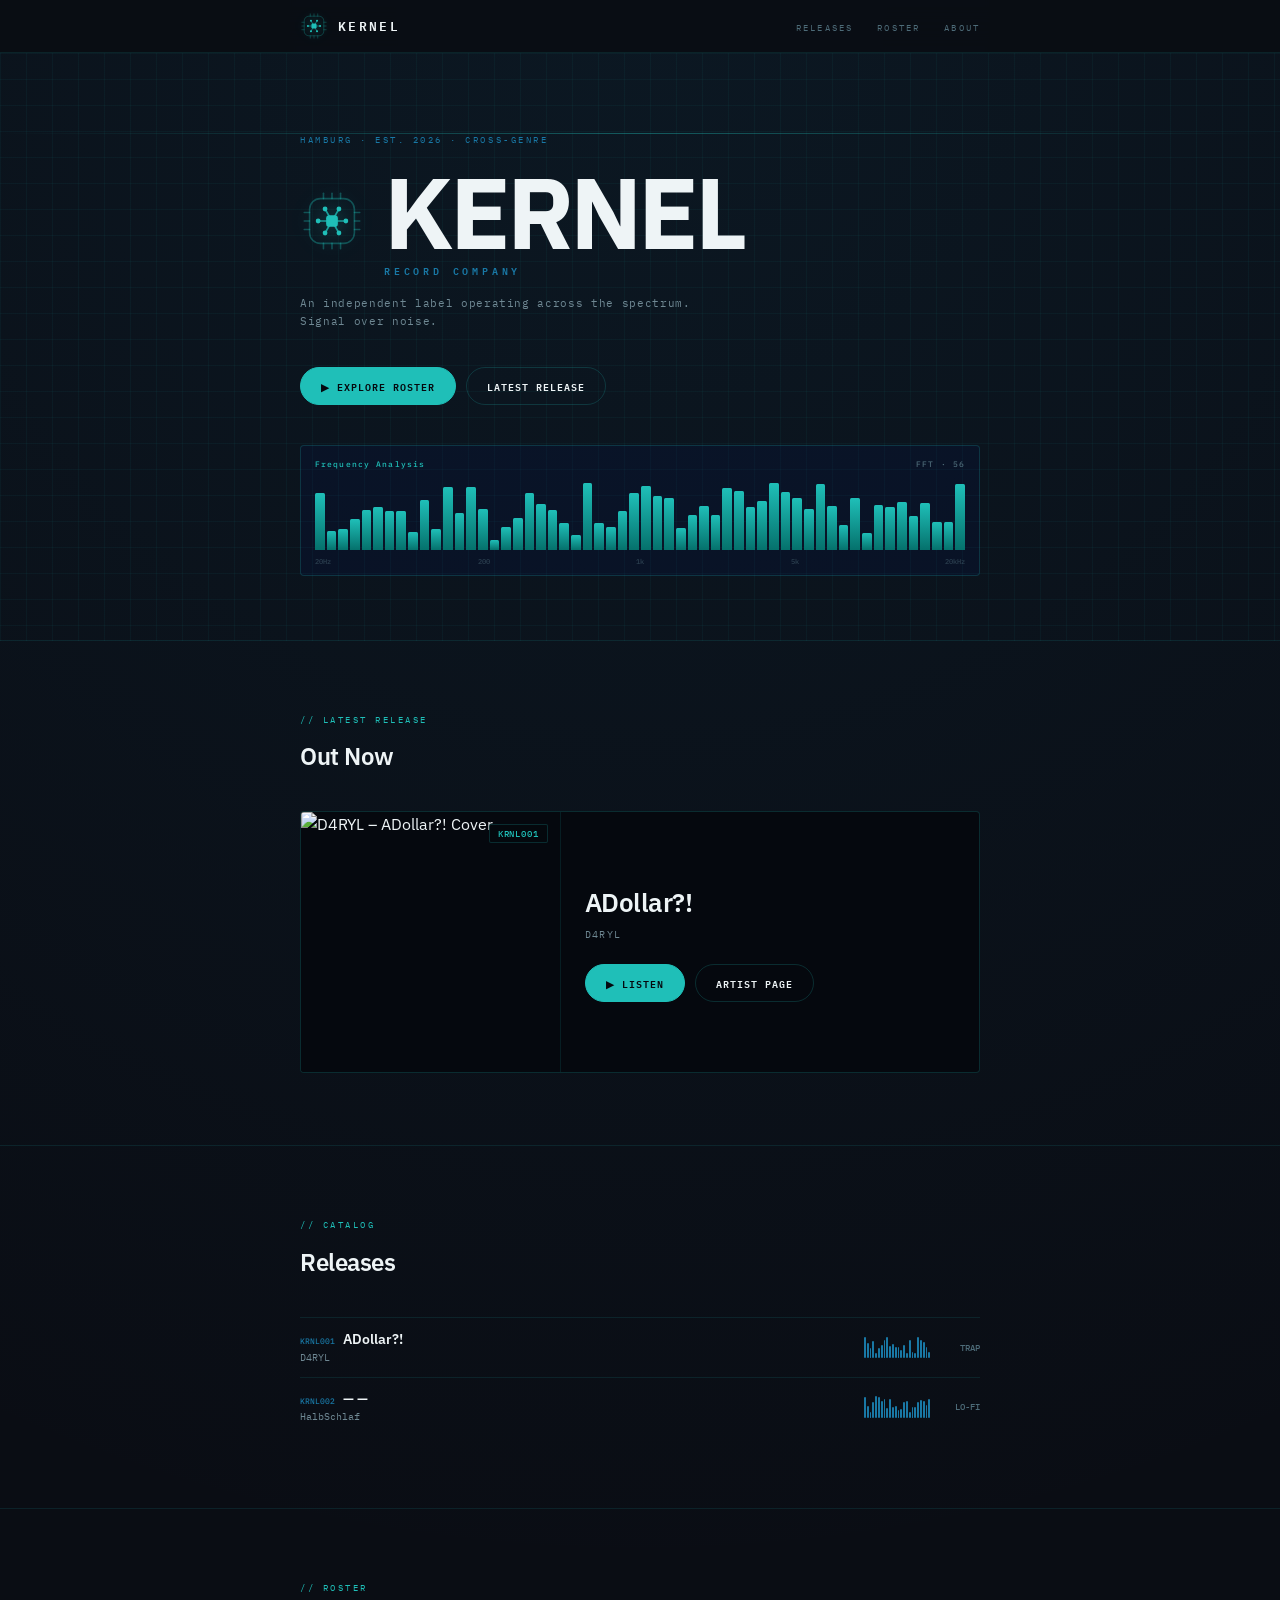
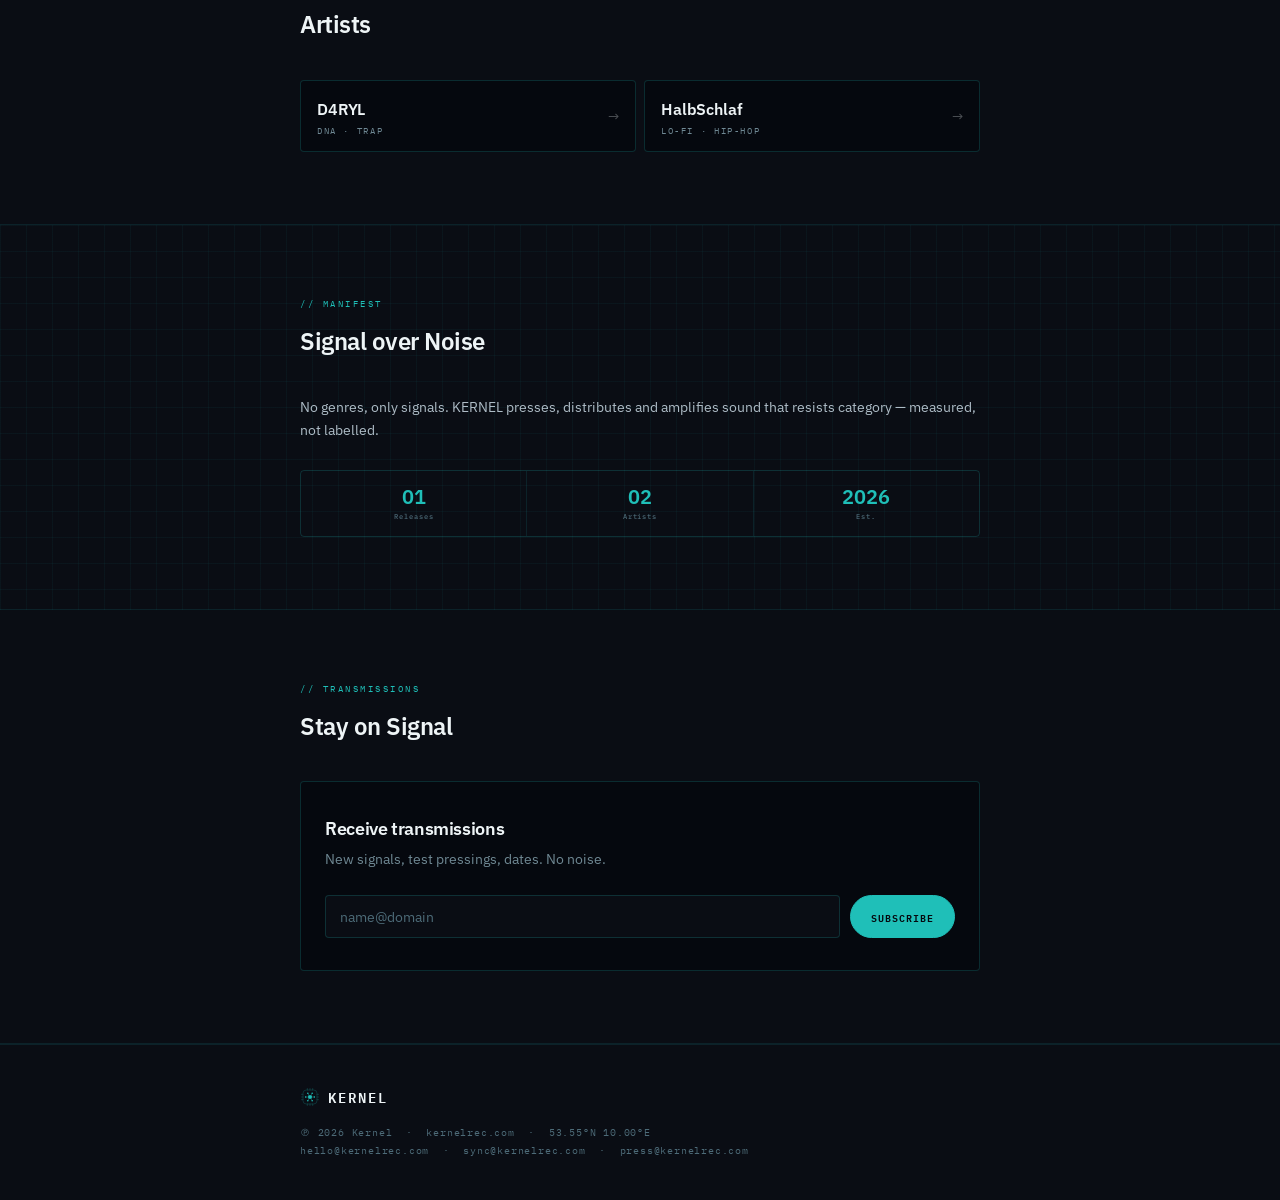
==== commit c75ddd84: "fix(kernel): remove duplicate Record Company label in hero sublabel Co-Authored-By: Claude Sonnet 4." ====
--- a/index.html
+++ b/index.html
@@ -465,7 +465,7 @@
   <div class="scanline"></div>
   <div class="wrap">
 
-    <p class="hero-sublabel">Record Company — Cross-Genre</p>
+    <p class="hero-sublabel">Hamburg · Est. 2026 · Cross-Genre</p>
 
     <div style="display:flex;align-items:center;gap:20px;margin-bottom:20px;">
       <svg width="64" height="64" viewBox="0 0 120 120" fill="none" xmlns="http://www.w3.org/2000/svg" style="color:var(--accent);display:block;flex-shrink:0;filter:drop-shadow(0 0 8px rgba(31,191,184,0.35))">
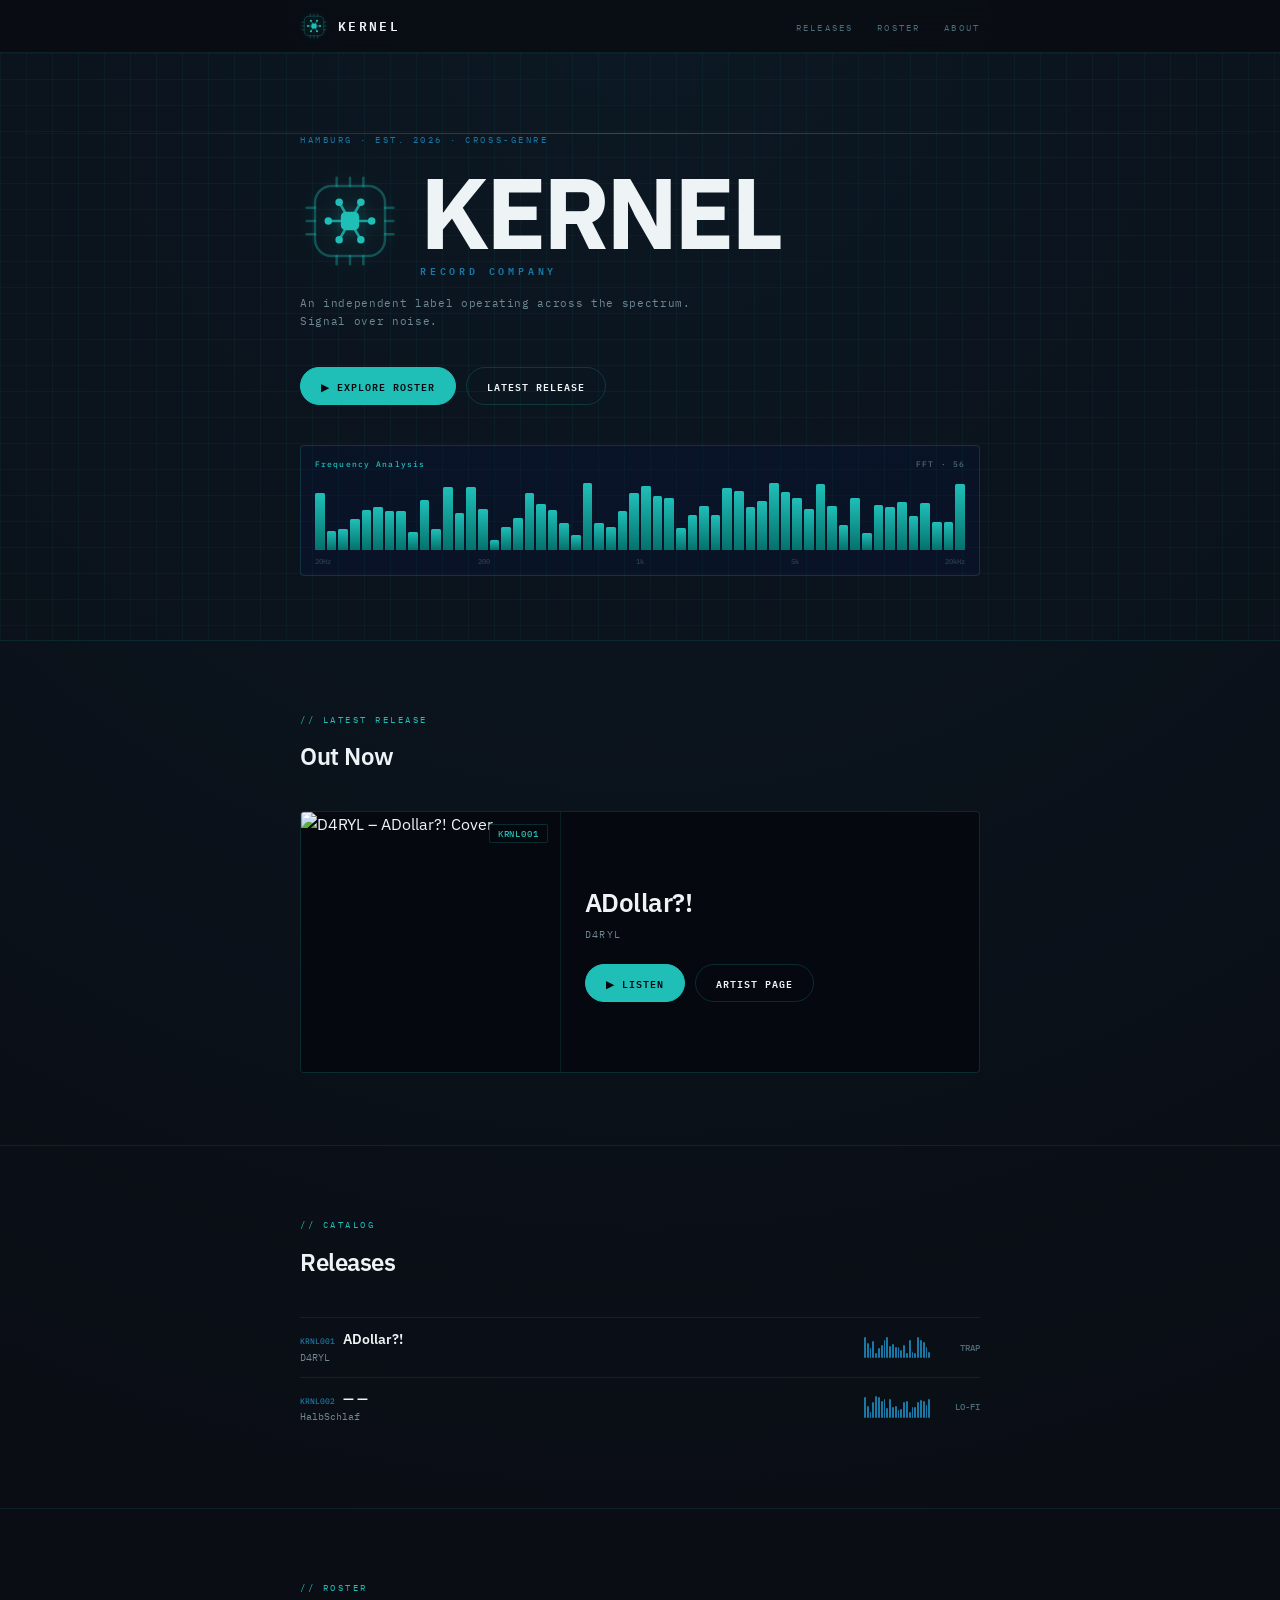
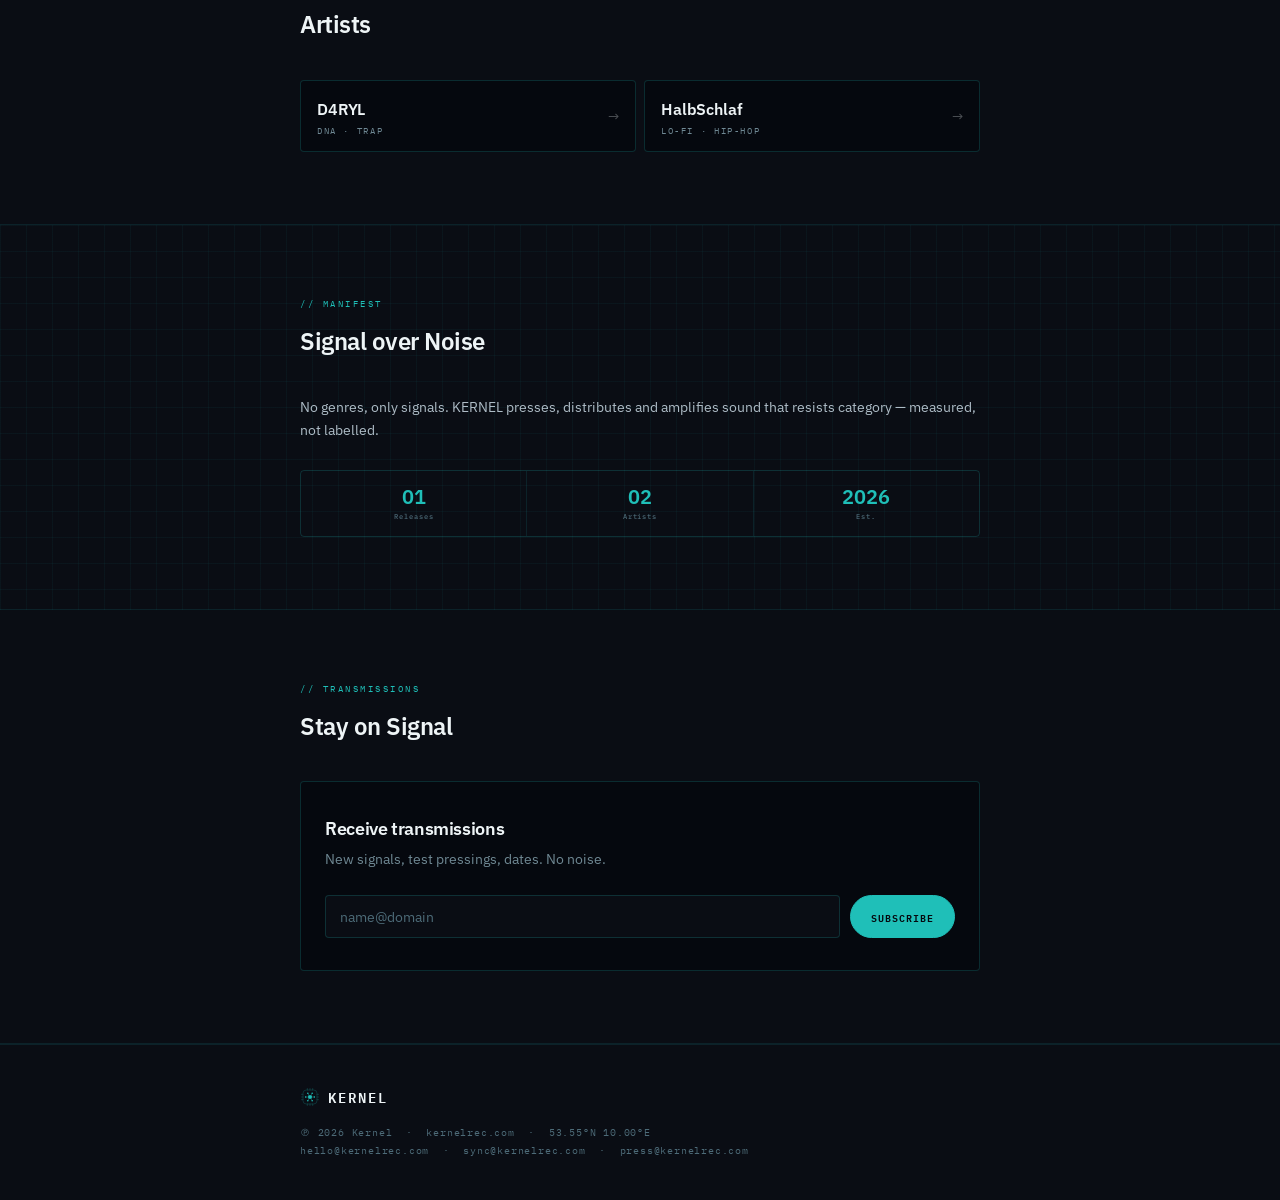
==== commit dc2e8f12: "fix(kernel): scale hero mark to match KERNEL wordmark height Co-Authored-By: Claude Sonnet 4.6 <nore" ====
--- a/index.html
+++ b/index.html
@@ -468,7 +468,7 @@
     <p class="hero-sublabel">Hamburg · Est. 2026 · Cross-Genre</p>
 
     <div style="display:flex;align-items:center;gap:20px;margin-bottom:20px;">
-      <svg width="64" height="64" viewBox="0 0 120 120" fill="none" xmlns="http://www.w3.org/2000/svg" style="color:var(--accent);display:block;flex-shrink:0;filter:drop-shadow(0 0 8px rgba(31,191,184,0.35))">
+      <svg viewBox="0 0 120 120" fill="none" xmlns="http://www.w3.org/2000/svg" style="width:clamp(72px,18vw,100px);height:clamp(72px,18vw,100px);color:var(--accent);display:block;flex-shrink:0;filter:drop-shadow(0 0 8px rgba(31,191,184,0.35))">
         <g stroke="currentColor" stroke-width="3" stroke-linecap="round" opacity=".35">
           <line x1="44" y1="18" x2="44" y2="8"/><line x1="60" y1="18" x2="60" y2="8"/><line x1="76" y1="18" x2="76" y2="8"/>
           <line x1="44" y1="102" x2="44" y2="112"/><line x1="60" y1="102" x2="60" y2="112"/><line x1="76" y1="102" x2="76" y2="112"/>
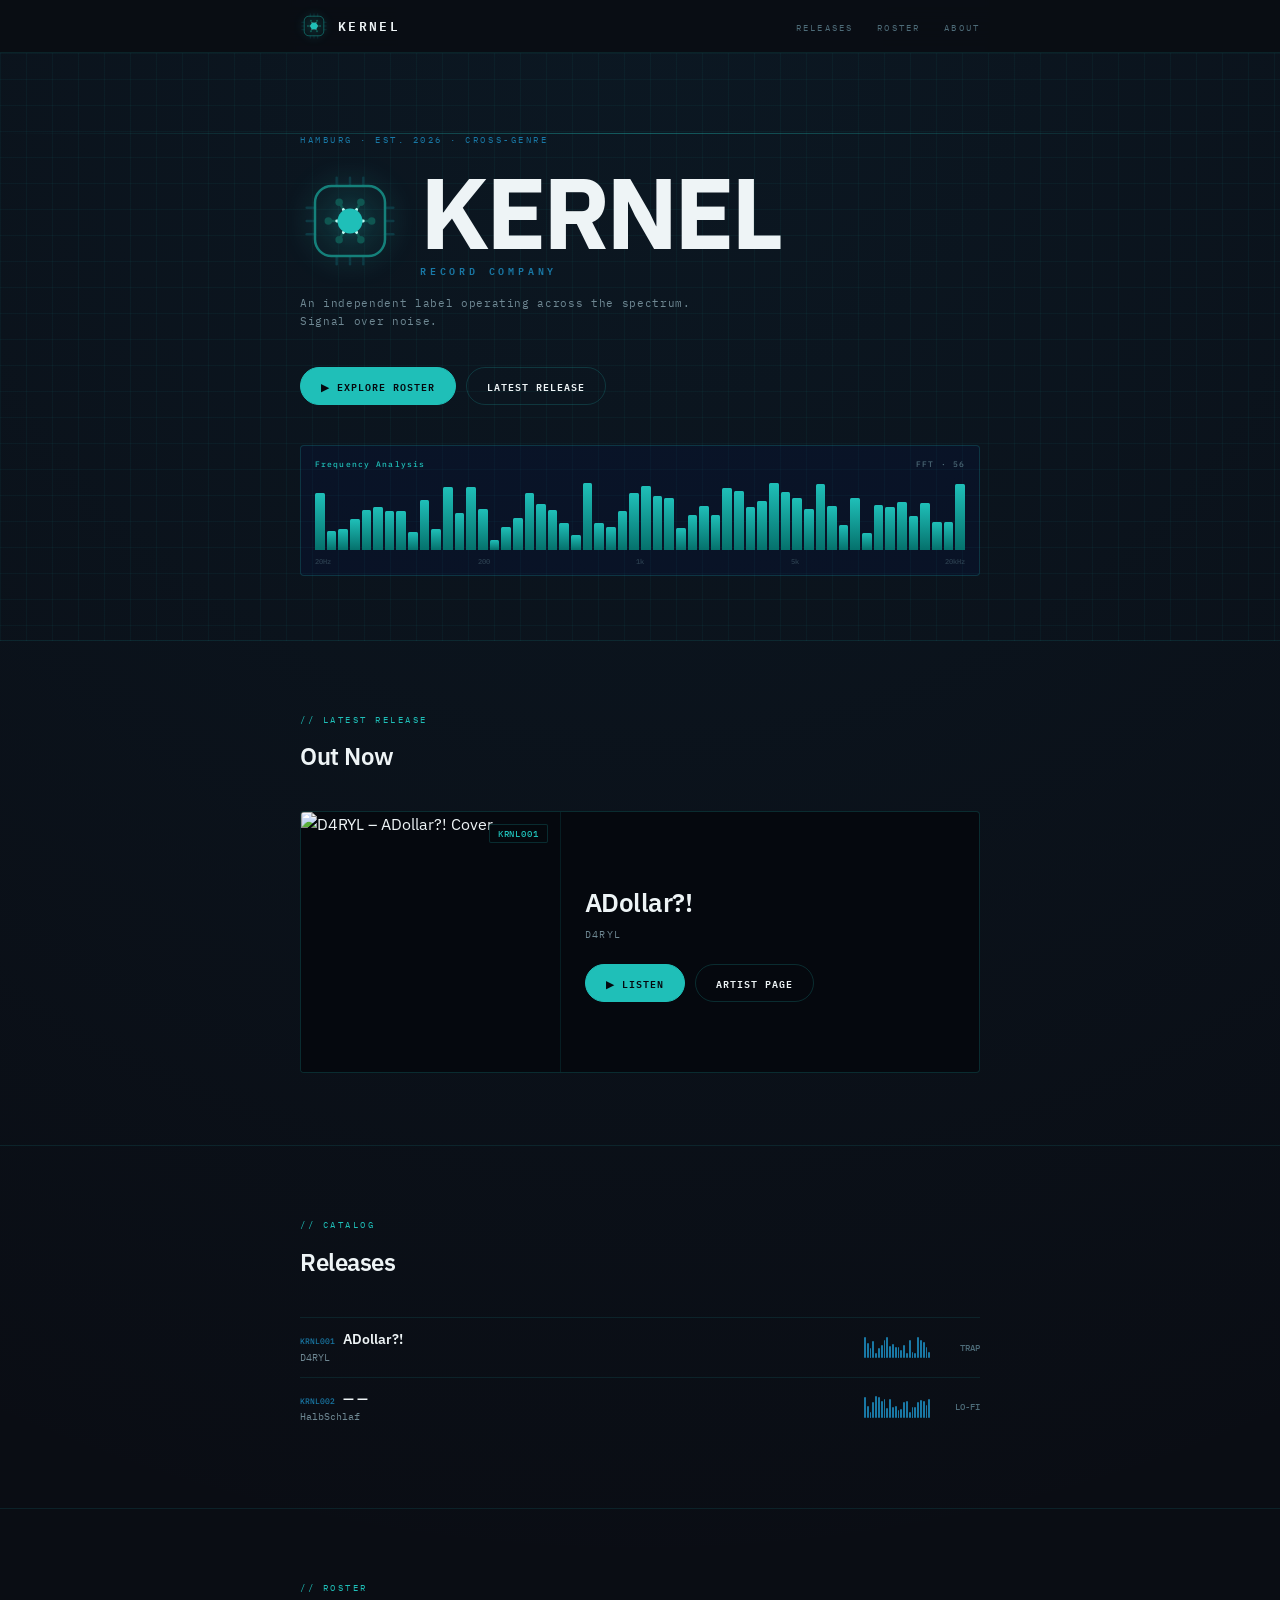
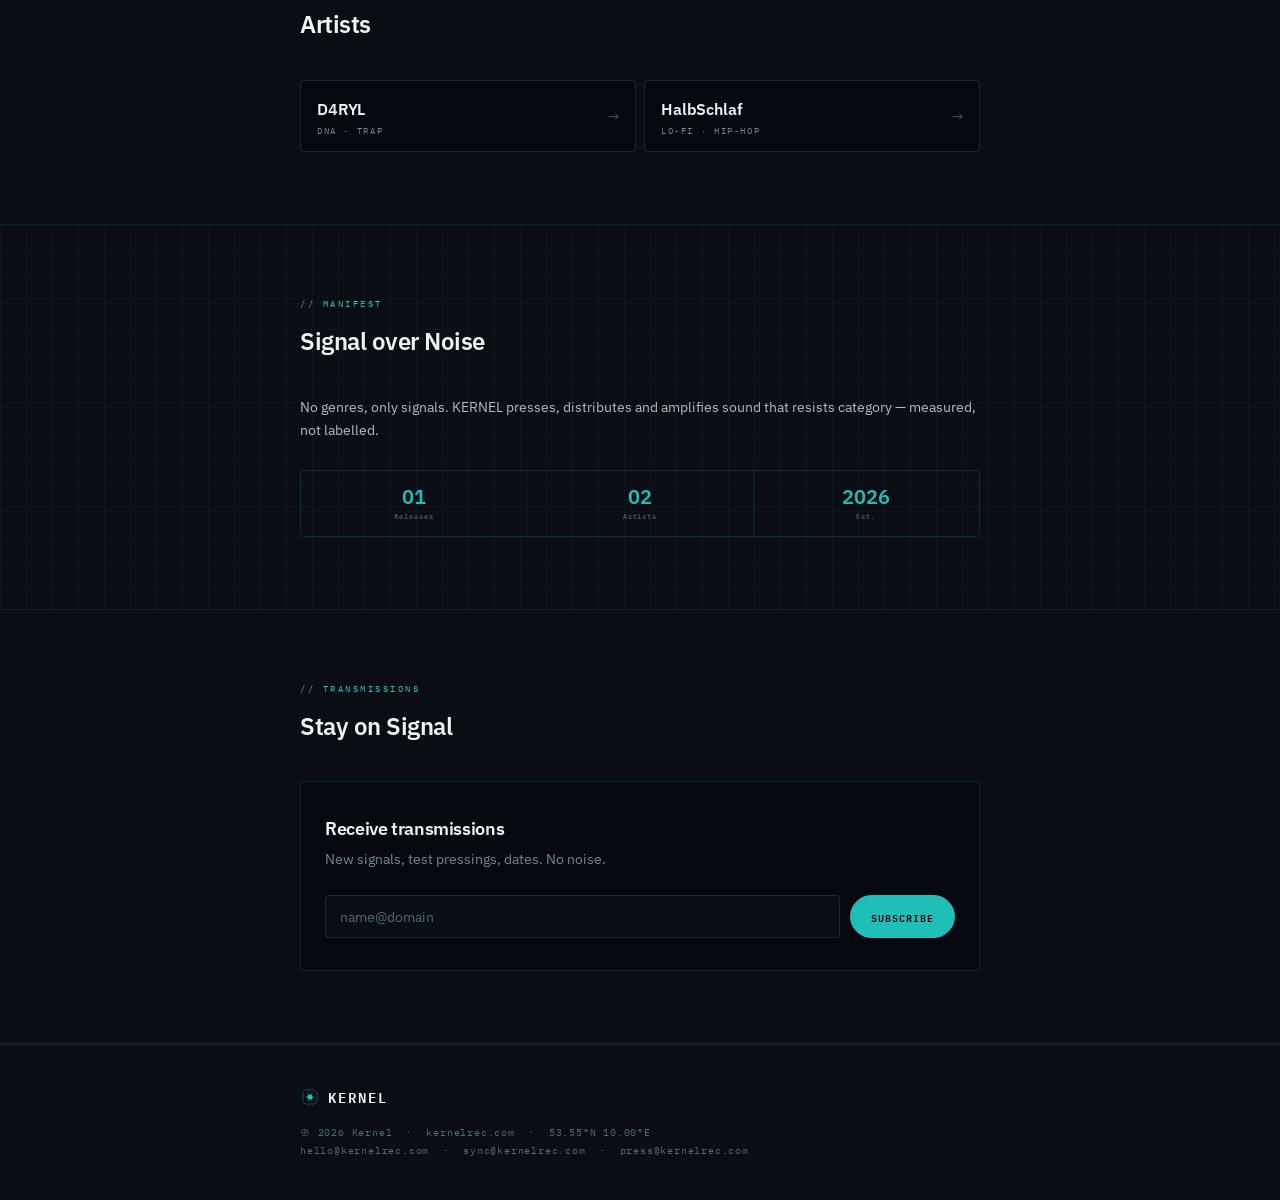
==== commit d1697b54: "feat(kernel): animate neuron mark — sparks, node pulse, core glow Signal propagation animation: spar" ====
--- a/index.html
+++ b/index.html
@@ -14,8 +14,14 @@
        KERNEL — Oscilloscope Identity
     ───────────────────────────────────────────── */
 
-    @keyframes krnlScan  { 0% { top: -2%; } 100% { top: 102%; } }
-    @keyframes krnlBlink { 0%, 100% { opacity: 1; } 50% { opacity: .2; } }
+    @keyframes krnlScan     { 0% { top: -2%; } 100% { top: 102%; } }
+    @keyframes krnlSpark    { 0%{stroke-dashoffset:100;opacity:0} 8%{opacity:1} 70%{opacity:1} 100%{stroke-dashoffset:0;opacity:0} }
+    @keyframes krnlNode     { 0%,58%{transform:scale(1);fill:#0f5651} 72%{transform:scale(1.55);fill:#dffcf8} 88%,100%{transform:scale(1);fill:#0f5651} }
+    @keyframes krnlCore     { 0%,100%{opacity:0;transform:scale(.55)} 50%{opacity:.45;transform:scale(1.45)} }
+    @keyframes krnlPin      { 0%,100%{stroke:#0d3a44} 50%{stroke:#1fbfb8} }
+    @keyframes krnlCoreDie  { 0%,100%{fill:#16978f} 50%{fill:#2fe4d8} }
+    .krnlNode { transform-box:fill-box; transform-origin:center; }
+    .krnlGlow { transform-box:fill-box; transform-origin:center; }
 
     :root {
       --bg:        #0a0d14;
@@ -97,9 +103,7 @@
     .nav-logo { display: flex; align-items: center; gap: 10px; }
     .kernel-mark {
       display: block;
-      color: var(--accent);
       flex-shrink: 0;
-      animation: krnlBlink 3.2s ease-in-out infinite;
       filter: drop-shadow(0 0 4px rgba(31,191,184,0.4));
     }
     .nav-wordmark {
@@ -430,22 +434,41 @@
   <div class="wrap">
     <a href="#" class="nav-logo">
       <svg class="kernel-mark" width="28" height="28" viewBox="0 0 120 120" fill="none" xmlns="http://www.w3.org/2000/svg">
-        <g stroke="currentColor" stroke-width="3" stroke-linecap="round" opacity=".4">
-          <line x1="44" y1="18" x2="44" y2="8"/><line x1="60" y1="18" x2="60" y2="8"/><line x1="76" y1="18" x2="76" y2="8"/>
-          <line x1="44" y1="102" x2="44" y2="112"/><line x1="60" y1="102" x2="60" y2="112"/><line x1="76" y1="102" x2="76" y2="112"/>
-          <line x1="18" y1="44" x2="8" y2="44"/><line x1="18" y1="60" x2="8" y2="60"/><line x1="18" y1="76" x2="8" y2="76"/>
-          <line x1="102" y1="44" x2="112" y2="44"/><line x1="102" y1="60" x2="112" y2="60"/><line x1="102" y1="76" x2="112" y2="76"/>
+        <g stroke-width="3" stroke-linecap="round">
+          <line x1="44" y1="18" x2="44" y2="8" style="stroke:#0d3a44;animation:krnlPin 1.7s ease-in-out infinite;animation-delay:0s"/>
+          <line x1="60" y1="18" x2="60" y2="8" style="stroke:#0d3a44;animation:krnlPin 1.7s ease-in-out infinite;animation-delay:.1s"/>
+          <line x1="76" y1="18" x2="76" y2="8" style="stroke:#0d3a44;animation:krnlPin 1.7s ease-in-out infinite;animation-delay:.2s"/>
+          <line x1="44" y1="102" x2="44" y2="112" style="stroke:#0d3a44;animation:krnlPin 1.7s ease-in-out infinite;animation-delay:.85s"/>
+          <line x1="60" y1="102" x2="60" y2="112" style="stroke:#0d3a44;animation:krnlPin 1.7s ease-in-out infinite;animation-delay:.95s"/>
+          <line x1="76" y1="102" x2="76" y2="112" style="stroke:#0d3a44;animation:krnlPin 1.7s ease-in-out infinite;animation-delay:1.05s"/>
+          <line x1="18" y1="44" x2="8" y2="44" style="stroke:#0d3a44;animation:krnlPin 1.7s ease-in-out infinite;animation-delay:.5s"/>
+          <line x1="18" y1="60" x2="8" y2="60" style="stroke:#0d3a44;animation:krnlPin 1.7s ease-in-out infinite;animation-delay:.6s"/>
+          <line x1="18" y1="76" x2="8" y2="76" style="stroke:#0d3a44;animation:krnlPin 1.7s ease-in-out infinite;animation-delay:.7s"/>
+          <line x1="102" y1="44" x2="112" y2="44" style="stroke:#0d3a44;animation:krnlPin 1.7s ease-in-out infinite;animation-delay:1.2s"/>
+          <line x1="102" y1="60" x2="112" y2="60" style="stroke:#0d3a44;animation:krnlPin 1.7s ease-in-out infinite;animation-delay:1.3s"/>
+          <line x1="102" y1="76" x2="112" y2="76" style="stroke:#0d3a44;animation:krnlPin 1.7s ease-in-out infinite;animation-delay:1.4s"/>
         </g>
-        <rect x="18" y="18" width="84" height="84" rx="20" stroke="currentColor" stroke-width="3" opacity=".4"/>
-        <g stroke="currentColor" stroke-width="3" stroke-linecap="round" opacity=".75">
+        <rect x="18" y="18" width="84" height="84" rx="20" stroke="#15807a" stroke-width="3"/>
+        <g stroke="#0f5651" stroke-width="3" stroke-linecap="round">
           <line x1="60" y1="60" x2="86" y2="60"/><line x1="60" y1="60" x2="73" y2="37.5"/><line x1="60" y1="60" x2="47" y2="37.5"/>
           <line x1="60" y1="60" x2="34" y2="60"/><line x1="60" y1="60" x2="47" y2="82.5"/><line x1="60" y1="60" x2="73" y2="82.5"/>
         </g>
-        <g fill="currentColor">
-          <circle cx="86" cy="60" r="4.5"/><circle cx="73" cy="37.5" r="4.5"/><circle cx="47" cy="37.5" r="4.5"/>
-          <circle cx="34" cy="60" r="4.5"/><circle cx="47" cy="82.5" r="4.5"/><circle cx="73" cy="82.5" r="4.5"/>
+        <g stroke="#bef9f3" stroke-width="3.4" stroke-linecap="round" pathLength="100" stroke-dasharray="16 84">
+          <line x1="60" y1="60" x2="86" y2="60" style="animation:krnlSpark 1.7s linear infinite;animation-delay:0s"/>
+          <line x1="60" y1="60" x2="73" y2="37.5" style="animation:krnlSpark 1.7s linear infinite;animation-delay:.28s"/>
+          <line x1="60" y1="60" x2="47" y2="37.5" style="animation:krnlSpark 1.7s linear infinite;animation-delay:.57s"/>
+          <line x1="60" y1="60" x2="34" y2="60" style="animation:krnlSpark 1.7s linear infinite;animation-delay:.85s"/>
+          <line x1="60" y1="60" x2="47" y2="82.5" style="animation:krnlSpark 1.7s linear infinite;animation-delay:1.13s"/>
+          <line x1="60" y1="60" x2="73" y2="82.5" style="animation:krnlSpark 1.7s linear infinite;animation-delay:1.42s"/>
         </g>
-        <rect x="49" y="49" width="22" height="22" rx="6" fill="currentColor"/>
+        <circle class="krnlNode" cx="86" cy="60" r="4.5" style="fill:#0f5651;animation:krnlNode 1.7s ease-out infinite;animation-delay:0s"/>
+        <circle class="krnlNode" cx="73" cy="37.5" r="4.5" style="fill:#0f5651;animation:krnlNode 1.7s ease-out infinite;animation-delay:.28s"/>
+        <circle class="krnlNode" cx="47" cy="37.5" r="4.5" style="fill:#0f5651;animation:krnlNode 1.7s ease-out infinite;animation-delay:.57s"/>
+        <circle class="krnlNode" cx="34" cy="60" r="4.5" style="fill:#0f5651;animation:krnlNode 1.7s ease-out infinite;animation-delay:.85s"/>
+        <circle class="krnlNode" cx="47" cy="82.5" r="4.5" style="fill:#0f5651;animation:krnlNode 1.7s ease-out infinite;animation-delay:1.13s"/>
+        <circle class="krnlNode" cx="73" cy="82.5" r="4.5" style="fill:#0f5651;animation:krnlNode 1.7s ease-out infinite;animation-delay:1.42s"/>
+        <circle class="krnlGlow" cx="60" cy="60" r="15" fill="#1fbfb8" style="animation:krnlCore 1.7s ease-in-out infinite;"/>
+        <rect x="49" y="49" width="22" height="22" rx="6" style="animation:krnlCoreDie 1.7s ease-in-out infinite;"/>
       </svg>
       <span class="nav-wordmark">KERNEL</span>
     </a>
@@ -468,23 +491,42 @@
     <p class="hero-sublabel">Hamburg · Est. 2026 · Cross-Genre</p>
 
     <div style="display:flex;align-items:center;gap:20px;margin-bottom:20px;">
-      <svg viewBox="0 0 120 120" fill="none" xmlns="http://www.w3.org/2000/svg" style="width:clamp(72px,18vw,100px);height:clamp(72px,18vw,100px);color:var(--accent);display:block;flex-shrink:0;filter:drop-shadow(0 0 8px rgba(31,191,184,0.35))">
-        <g stroke="currentColor" stroke-width="3" stroke-linecap="round" opacity=".35">
-          <line x1="44" y1="18" x2="44" y2="8"/><line x1="60" y1="18" x2="60" y2="8"/><line x1="76" y1="18" x2="76" y2="8"/>
-          <line x1="44" y1="102" x2="44" y2="112"/><line x1="60" y1="102" x2="60" y2="112"/><line x1="76" y1="102" x2="76" y2="112"/>
-          <line x1="18" y1="44" x2="8" y2="44"/><line x1="18" y1="60" x2="8" y2="60"/><line x1="18" y1="76" x2="8" y2="76"/>
-          <line x1="102" y1="44" x2="112" y2="44"/><line x1="102" y1="60" x2="112" y2="60"/><line x1="102" y1="76" x2="112" y2="76"/>
+      <svg viewBox="0 0 120 120" fill="none" xmlns="http://www.w3.org/2000/svg" style="width:clamp(72px,18vw,100px);height:clamp(72px,18vw,100px);display:block;flex-shrink:0;filter:drop-shadow(0 0 12px rgba(31,191,184,0.45))">
+        <g stroke-width="3" stroke-linecap="round">
+          <line x1="44" y1="18" x2="44" y2="8" style="stroke:#0d3a44;animation:krnlPin 1.7s ease-in-out infinite;animation-delay:0s"/>
+          <line x1="60" y1="18" x2="60" y2="8" style="stroke:#0d3a44;animation:krnlPin 1.7s ease-in-out infinite;animation-delay:.1s"/>
+          <line x1="76" y1="18" x2="76" y2="8" style="stroke:#0d3a44;animation:krnlPin 1.7s ease-in-out infinite;animation-delay:.2s"/>
+          <line x1="44" y1="102" x2="44" y2="112" style="stroke:#0d3a44;animation:krnlPin 1.7s ease-in-out infinite;animation-delay:.85s"/>
+          <line x1="60" y1="102" x2="60" y2="112" style="stroke:#0d3a44;animation:krnlPin 1.7s ease-in-out infinite;animation-delay:.95s"/>
+          <line x1="76" y1="102" x2="76" y2="112" style="stroke:#0d3a44;animation:krnlPin 1.7s ease-in-out infinite;animation-delay:1.05s"/>
+          <line x1="18" y1="44" x2="8" y2="44" style="stroke:#0d3a44;animation:krnlPin 1.7s ease-in-out infinite;animation-delay:.5s"/>
+          <line x1="18" y1="60" x2="8" y2="60" style="stroke:#0d3a44;animation:krnlPin 1.7s ease-in-out infinite;animation-delay:.6s"/>
+          <line x1="18" y1="76" x2="8" y2="76" style="stroke:#0d3a44;animation:krnlPin 1.7s ease-in-out infinite;animation-delay:.7s"/>
+          <line x1="102" y1="44" x2="112" y2="44" style="stroke:#0d3a44;animation:krnlPin 1.7s ease-in-out infinite;animation-delay:1.2s"/>
+          <line x1="102" y1="60" x2="112" y2="60" style="stroke:#0d3a44;animation:krnlPin 1.7s ease-in-out infinite;animation-delay:1.3s"/>
+          <line x1="102" y1="76" x2="112" y2="76" style="stroke:#0d3a44;animation:krnlPin 1.7s ease-in-out infinite;animation-delay:1.4s"/>
         </g>
-        <rect x="18" y="18" width="84" height="84" rx="20" stroke="currentColor" stroke-width="3" opacity=".35"/>
-        <g stroke="currentColor" stroke-width="3" stroke-linecap="round" opacity=".8">
+        <rect x="18" y="18" width="84" height="84" rx="20" stroke="#15807a" stroke-width="3"/>
+        <g stroke="#0f5651" stroke-width="3" stroke-linecap="round">
           <line x1="60" y1="60" x2="86" y2="60"/><line x1="60" y1="60" x2="73" y2="37.5"/><line x1="60" y1="60" x2="47" y2="37.5"/>
           <line x1="60" y1="60" x2="34" y2="60"/><line x1="60" y1="60" x2="47" y2="82.5"/><line x1="60" y1="60" x2="73" y2="82.5"/>
         </g>
-        <g fill="currentColor">
-          <circle cx="86" cy="60" r="4.5"/><circle cx="73" cy="37.5" r="4.5"/><circle cx="47" cy="37.5" r="4.5"/>
-          <circle cx="34" cy="60" r="4.5"/><circle cx="47" cy="82.5" r="4.5"/><circle cx="73" cy="82.5" r="4.5"/>
+        <g stroke="#bef9f3" stroke-width="3.4" stroke-linecap="round" pathLength="100" stroke-dasharray="16 84">
+          <line x1="60" y1="60" x2="86" y2="60" style="animation:krnlSpark 1.7s linear infinite;animation-delay:0s"/>
+          <line x1="60" y1="60" x2="73" y2="37.5" style="animation:krnlSpark 1.7s linear infinite;animation-delay:.28s"/>
+          <line x1="60" y1="60" x2="47" y2="37.5" style="animation:krnlSpark 1.7s linear infinite;animation-delay:.57s"/>
+          <line x1="60" y1="60" x2="34" y2="60" style="animation:krnlSpark 1.7s linear infinite;animation-delay:.85s"/>
+          <line x1="60" y1="60" x2="47" y2="82.5" style="animation:krnlSpark 1.7s linear infinite;animation-delay:1.13s"/>
+          <line x1="60" y1="60" x2="73" y2="82.5" style="animation:krnlSpark 1.7s linear infinite;animation-delay:1.42s"/>
         </g>
-        <rect x="49" y="49" width="22" height="22" rx="6" fill="currentColor"/>
+        <circle class="krnlNode" cx="86" cy="60" r="4.5" style="fill:#0f5651;animation:krnlNode 1.7s ease-out infinite;animation-delay:0s"/>
+        <circle class="krnlNode" cx="73" cy="37.5" r="4.5" style="fill:#0f5651;animation:krnlNode 1.7s ease-out infinite;animation-delay:.28s"/>
+        <circle class="krnlNode" cx="47" cy="37.5" r="4.5" style="fill:#0f5651;animation:krnlNode 1.7s ease-out infinite;animation-delay:.57s"/>
+        <circle class="krnlNode" cx="34" cy="60" r="4.5" style="fill:#0f5651;animation:krnlNode 1.7s ease-out infinite;animation-delay:.85s"/>
+        <circle class="krnlNode" cx="47" cy="82.5" r="4.5" style="fill:#0f5651;animation:krnlNode 1.7s ease-out infinite;animation-delay:1.13s"/>
+        <circle class="krnlNode" cx="73" cy="82.5" r="4.5" style="fill:#0f5651;animation:krnlNode 1.7s ease-out infinite;animation-delay:1.42s"/>
+        <circle class="krnlGlow" cx="60" cy="60" r="15" fill="#1fbfb8" style="animation:krnlCore 1.7s ease-in-out infinite;"/>
+        <rect x="49" y="49" width="22" height="22" rx="6" style="animation:krnlCoreDie 1.7s ease-in-out infinite;"/>
       </svg>
       <div>
         <h1 class="hero-wordmark" style="margin-bottom:8px;">KERNEL</h1>
@@ -641,23 +683,42 @@
   <div class="wrap">
     <div class="footer-inner">
       <div class="footer-logo">
-        <svg width="20" height="20" viewBox="0 0 120 120" fill="none" xmlns="http://www.w3.org/2000/svg" style="color:var(--accent);display:block;flex-shrink:0">
-          <g stroke="currentColor" stroke-width="3" stroke-linecap="round" opacity=".4">
-            <line x1="44" y1="18" x2="44" y2="8"/><line x1="60" y1="18" x2="60" y2="8"/><line x1="76" y1="18" x2="76" y2="8"/>
-            <line x1="44" y1="102" x2="44" y2="112"/><line x1="60" y1="102" x2="60" y2="112"/><line x1="76" y1="102" x2="76" y2="112"/>
-            <line x1="18" y1="44" x2="8" y2="44"/><line x1="18" y1="60" x2="8" y2="60"/><line x1="18" y1="76" x2="8" y2="76"/>
-            <line x1="102" y1="44" x2="112" y2="44"/><line x1="102" y1="60" x2="112" y2="60"/><line x1="102" y1="76" x2="112" y2="76"/>
+        <svg width="20" height="20" viewBox="0 0 120 120" fill="none" xmlns="http://www.w3.org/2000/svg" style="display:block;flex-shrink:0">
+          <g stroke-width="3" stroke-linecap="round">
+            <line x1="44" y1="18" x2="44" y2="8" style="stroke:#0d3a44;animation:krnlPin 1.7s ease-in-out infinite;animation-delay:0s"/>
+            <line x1="60" y1="18" x2="60" y2="8" style="stroke:#0d3a44;animation:krnlPin 1.7s ease-in-out infinite;animation-delay:.1s"/>
+            <line x1="76" y1="18" x2="76" y2="8" style="stroke:#0d3a44;animation:krnlPin 1.7s ease-in-out infinite;animation-delay:.2s"/>
+            <line x1="44" y1="102" x2="44" y2="112" style="stroke:#0d3a44;animation:krnlPin 1.7s ease-in-out infinite;animation-delay:.85s"/>
+            <line x1="60" y1="102" x2="60" y2="112" style="stroke:#0d3a44;animation:krnlPin 1.7s ease-in-out infinite;animation-delay:.95s"/>
+            <line x1="76" y1="102" x2="76" y2="112" style="stroke:#0d3a44;animation:krnlPin 1.7s ease-in-out infinite;animation-delay:1.05s"/>
+            <line x1="18" y1="44" x2="8" y2="44" style="stroke:#0d3a44;animation:krnlPin 1.7s ease-in-out infinite;animation-delay:.5s"/>
+            <line x1="18" y1="60" x2="8" y2="60" style="stroke:#0d3a44;animation:krnlPin 1.7s ease-in-out infinite;animation-delay:.6s"/>
+            <line x1="18" y1="76" x2="8" y2="76" style="stroke:#0d3a44;animation:krnlPin 1.7s ease-in-out infinite;animation-delay:.7s"/>
+            <line x1="102" y1="44" x2="112" y2="44" style="stroke:#0d3a44;animation:krnlPin 1.7s ease-in-out infinite;animation-delay:1.2s"/>
+            <line x1="102" y1="60" x2="112" y2="60" style="stroke:#0d3a44;animation:krnlPin 1.7s ease-in-out infinite;animation-delay:1.3s"/>
+            <line x1="102" y1="76" x2="112" y2="76" style="stroke:#0d3a44;animation:krnlPin 1.7s ease-in-out infinite;animation-delay:1.4s"/>
           </g>
-          <rect x="18" y="18" width="84" height="84" rx="20" stroke="currentColor" stroke-width="3" opacity=".4"/>
-          <g stroke="currentColor" stroke-width="3" stroke-linecap="round" opacity=".75">
+          <rect x="18" y="18" width="84" height="84" rx="20" stroke="#15807a" stroke-width="3"/>
+          <g stroke="#0f5651" stroke-width="3" stroke-linecap="round">
             <line x1="60" y1="60" x2="86" y2="60"/><line x1="60" y1="60" x2="73" y2="37.5"/><line x1="60" y1="60" x2="47" y2="37.5"/>
             <line x1="60" y1="60" x2="34" y2="60"/><line x1="60" y1="60" x2="47" y2="82.5"/><line x1="60" y1="60" x2="73" y2="82.5"/>
           </g>
-          <g fill="currentColor">
-            <circle cx="86" cy="60" r="4.5"/><circle cx="73" cy="37.5" r="4.5"/><circle cx="47" cy="37.5" r="4.5"/>
-            <circle cx="34" cy="60" r="4.5"/><circle cx="47" cy="82.5" r="4.5"/><circle cx="73" cy="82.5" r="4.5"/>
+          <g stroke="#bef9f3" stroke-width="3.4" stroke-linecap="round" pathLength="100" stroke-dasharray="16 84">
+            <line x1="60" y1="60" x2="86" y2="60" style="animation:krnlSpark 1.7s linear infinite;animation-delay:0s"/>
+            <line x1="60" y1="60" x2="73" y2="37.5" style="animation:krnlSpark 1.7s linear infinite;animation-delay:.28s"/>
+            <line x1="60" y1="60" x2="47" y2="37.5" style="animation:krnlSpark 1.7s linear infinite;animation-delay:.57s"/>
+            <line x1="60" y1="60" x2="34" y2="60" style="animation:krnlSpark 1.7s linear infinite;animation-delay:.85s"/>
+            <line x1="60" y1="60" x2="47" y2="82.5" style="animation:krnlSpark 1.7s linear infinite;animation-delay:1.13s"/>
+            <line x1="60" y1="60" x2="73" y2="82.5" style="animation:krnlSpark 1.7s linear infinite;animation-delay:1.42s"/>
           </g>
-          <rect x="49" y="49" width="22" height="22" rx="6" fill="currentColor"/>
+          <circle class="krnlNode" cx="86" cy="60" r="4.5" style="fill:#0f5651;animation:krnlNode 1.7s ease-out infinite;animation-delay:0s"/>
+          <circle class="krnlNode" cx="73" cy="37.5" r="4.5" style="fill:#0f5651;animation:krnlNode 1.7s ease-out infinite;animation-delay:.28s"/>
+          <circle class="krnlNode" cx="47" cy="37.5" r="4.5" style="fill:#0f5651;animation:krnlNode 1.7s ease-out infinite;animation-delay:.57s"/>
+          <circle class="krnlNode" cx="34" cy="60" r="4.5" style="fill:#0f5651;animation:krnlNode 1.7s ease-out infinite;animation-delay:.85s"/>
+          <circle class="krnlNode" cx="47" cy="82.5" r="4.5" style="fill:#0f5651;animation:krnlNode 1.7s ease-out infinite;animation-delay:1.13s"/>
+          <circle class="krnlNode" cx="73" cy="82.5" r="4.5" style="fill:#0f5651;animation:krnlNode 1.7s ease-out infinite;animation-delay:1.42s"/>
+          <circle class="krnlGlow" cx="60" cy="60" r="15" fill="#1fbfb8" style="animation:krnlCore 1.7s ease-in-out infinite;"/>
+          <rect x="49" y="49" width="22" height="22" rx="6" style="animation:krnlCoreDie 1.7s ease-in-out infinite;"/>
         </svg>
         KERNEL
       </div>
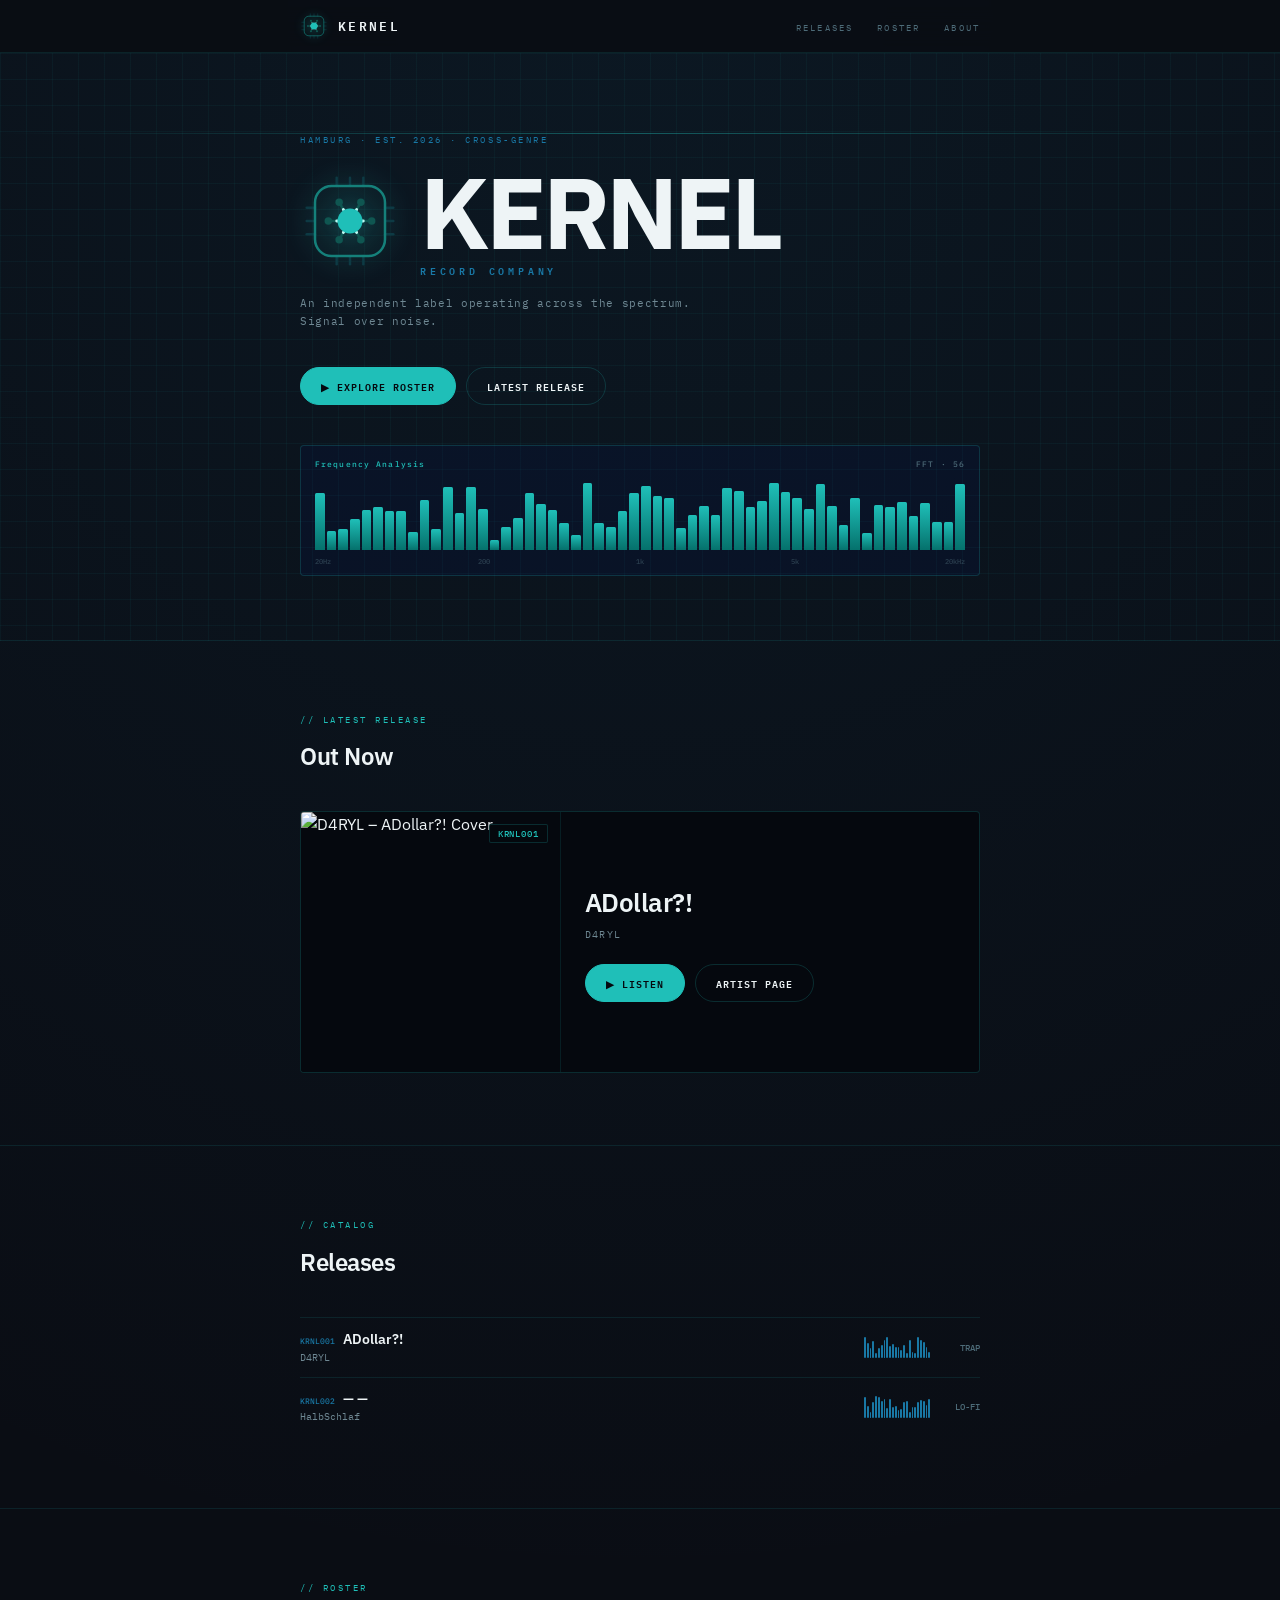
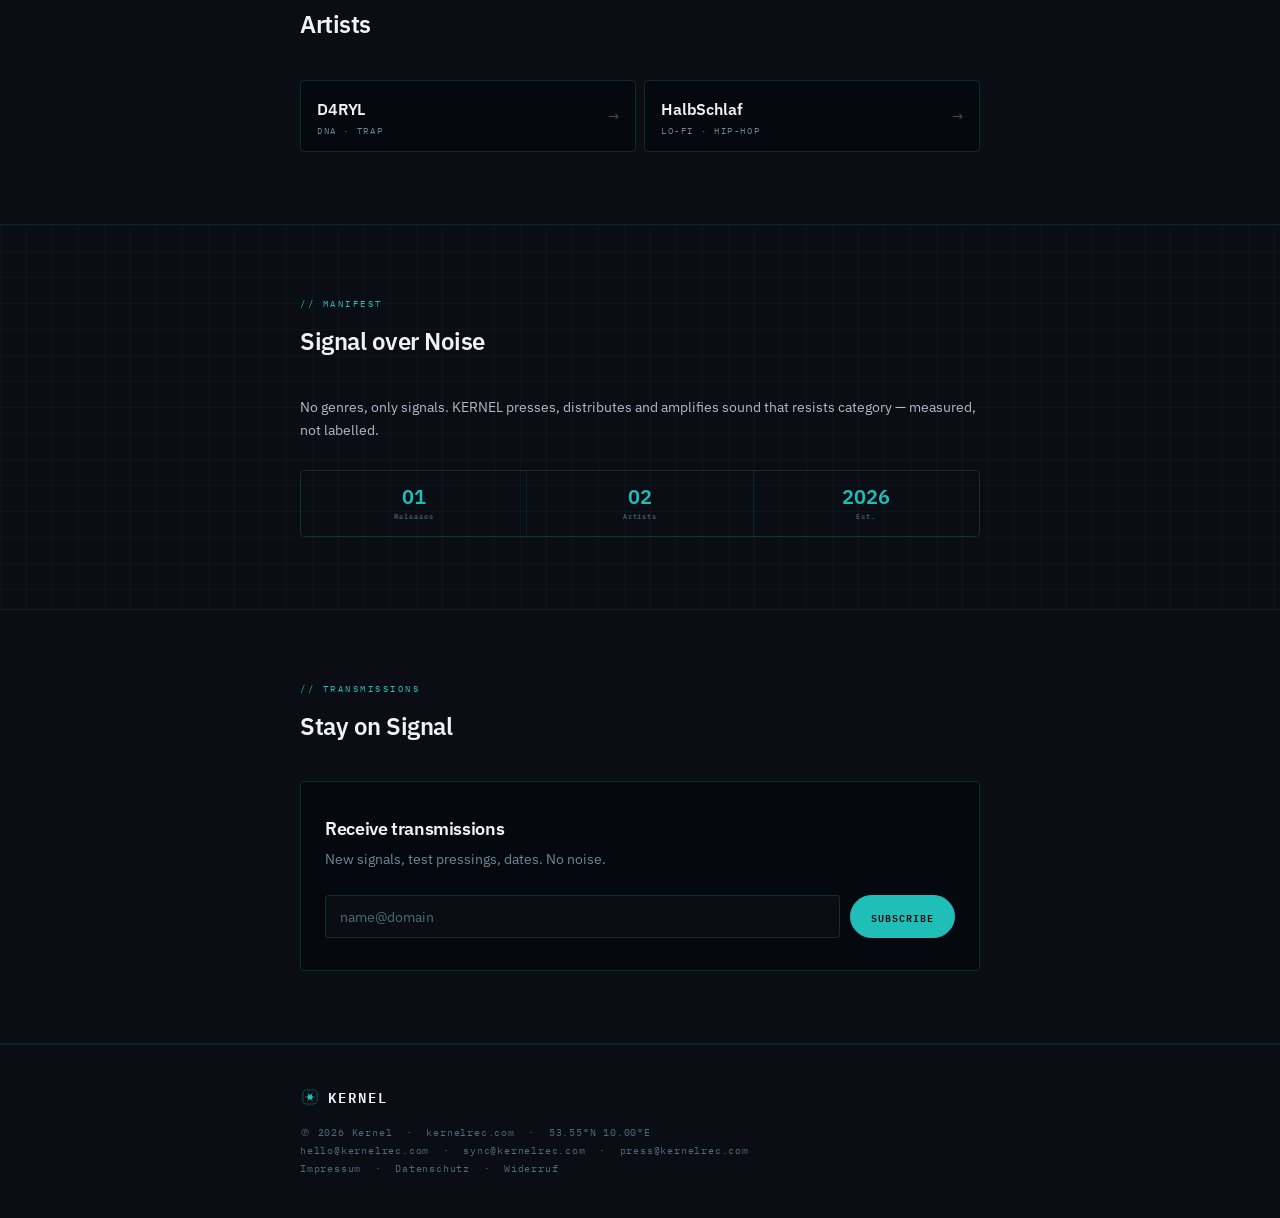
==== commit 446f3d98: "feat(legal): impressum, widerruf, datenschutz + footer links Impressum mit Autorenglueck-c/o-Adresse" ====
--- a/index.html
+++ b/index.html
@@ -726,7 +726,10 @@
         ℗ 2026 Kernel &nbsp;·&nbsp; kernelrec.com &nbsp;·&nbsp; 53.55°N 10.00°E<br/>
         <a href="mailto:hello@kernelrec.com">hello@kernelrec.com</a> &nbsp;·&nbsp;
         <a href="mailto:sync@kernelrec.com">sync@kernelrec.com</a> &nbsp;·&nbsp;
-        <a href="mailto:press@kernelrec.com">press@kernelrec.com</a>
+        <a href="mailto:press@kernelrec.com">press@kernelrec.com</a><br/>
+        <a href="/impressum">Impressum</a> &nbsp;·&nbsp;
+        <a href="/datenschutz">Datenschutz</a> &nbsp;·&nbsp;
+        <a href="/widerruf">Widerruf</a>
       </div>
     </div>
   </div>
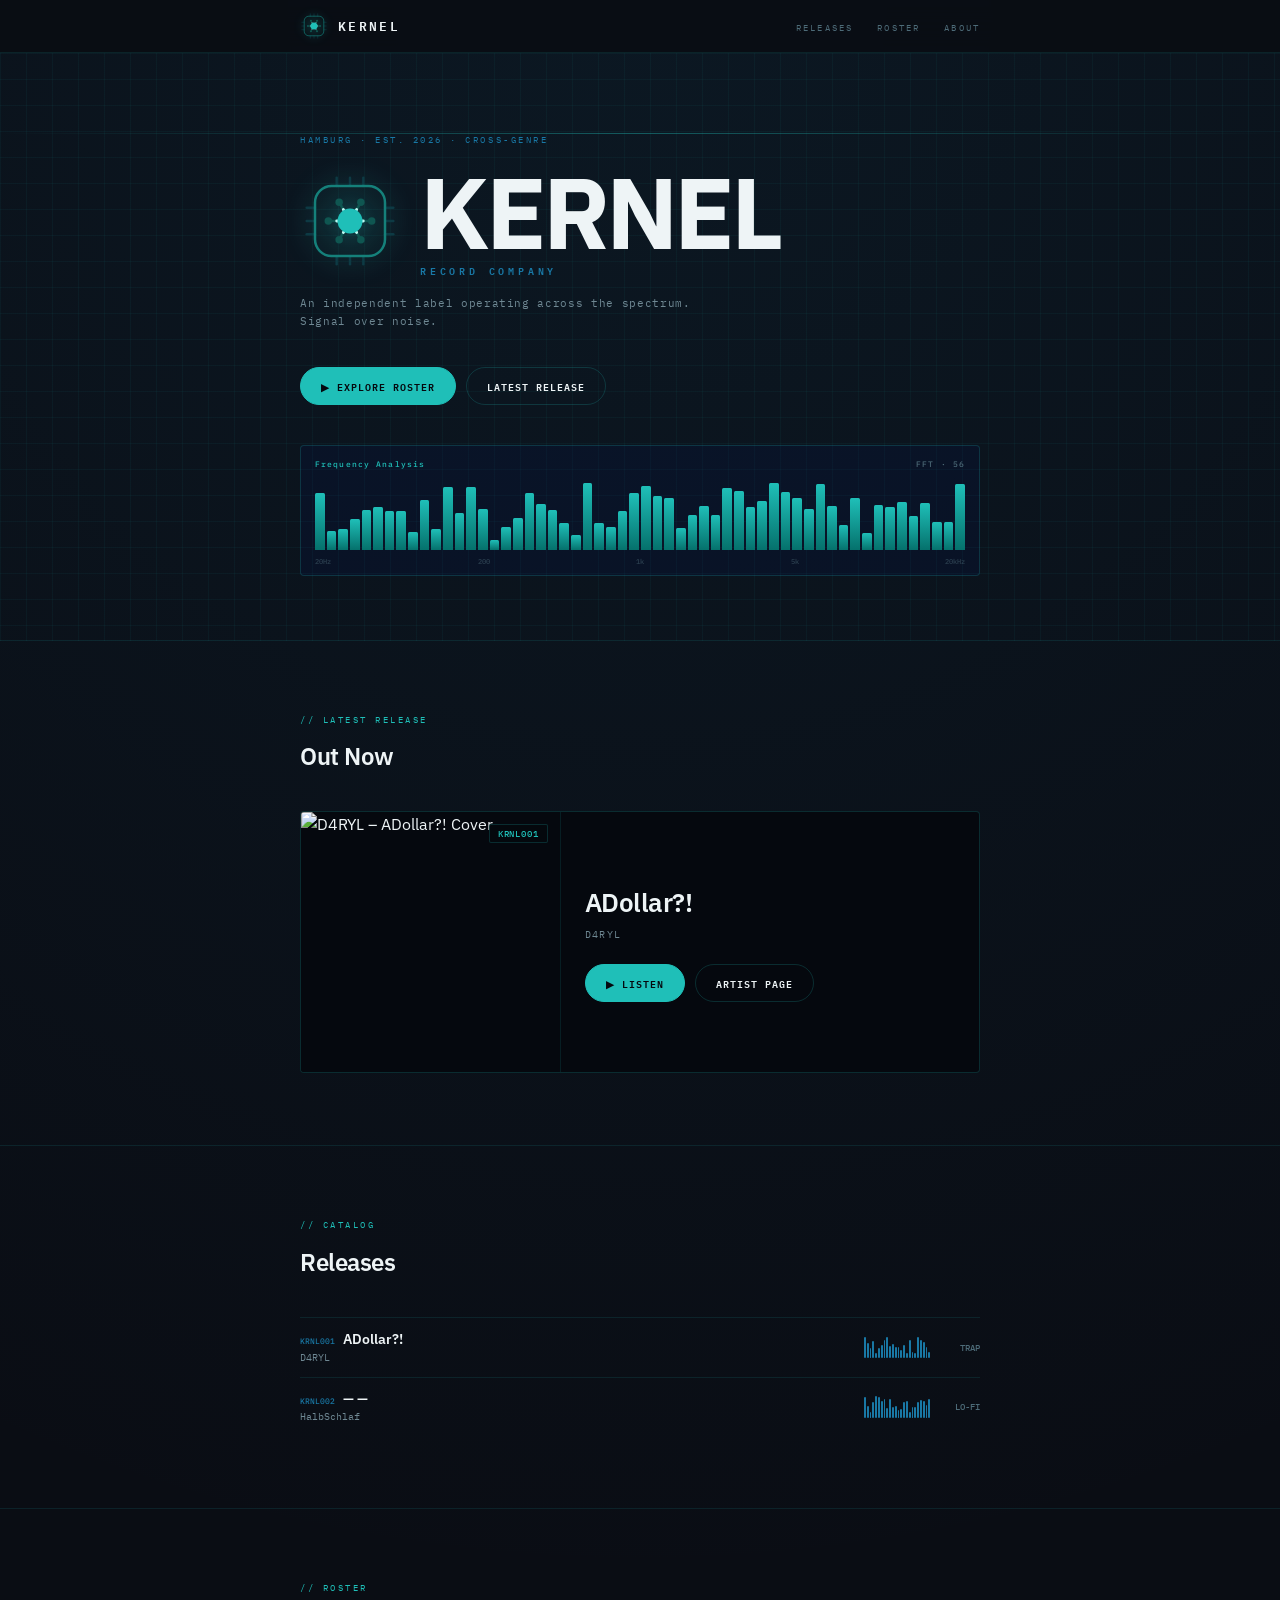
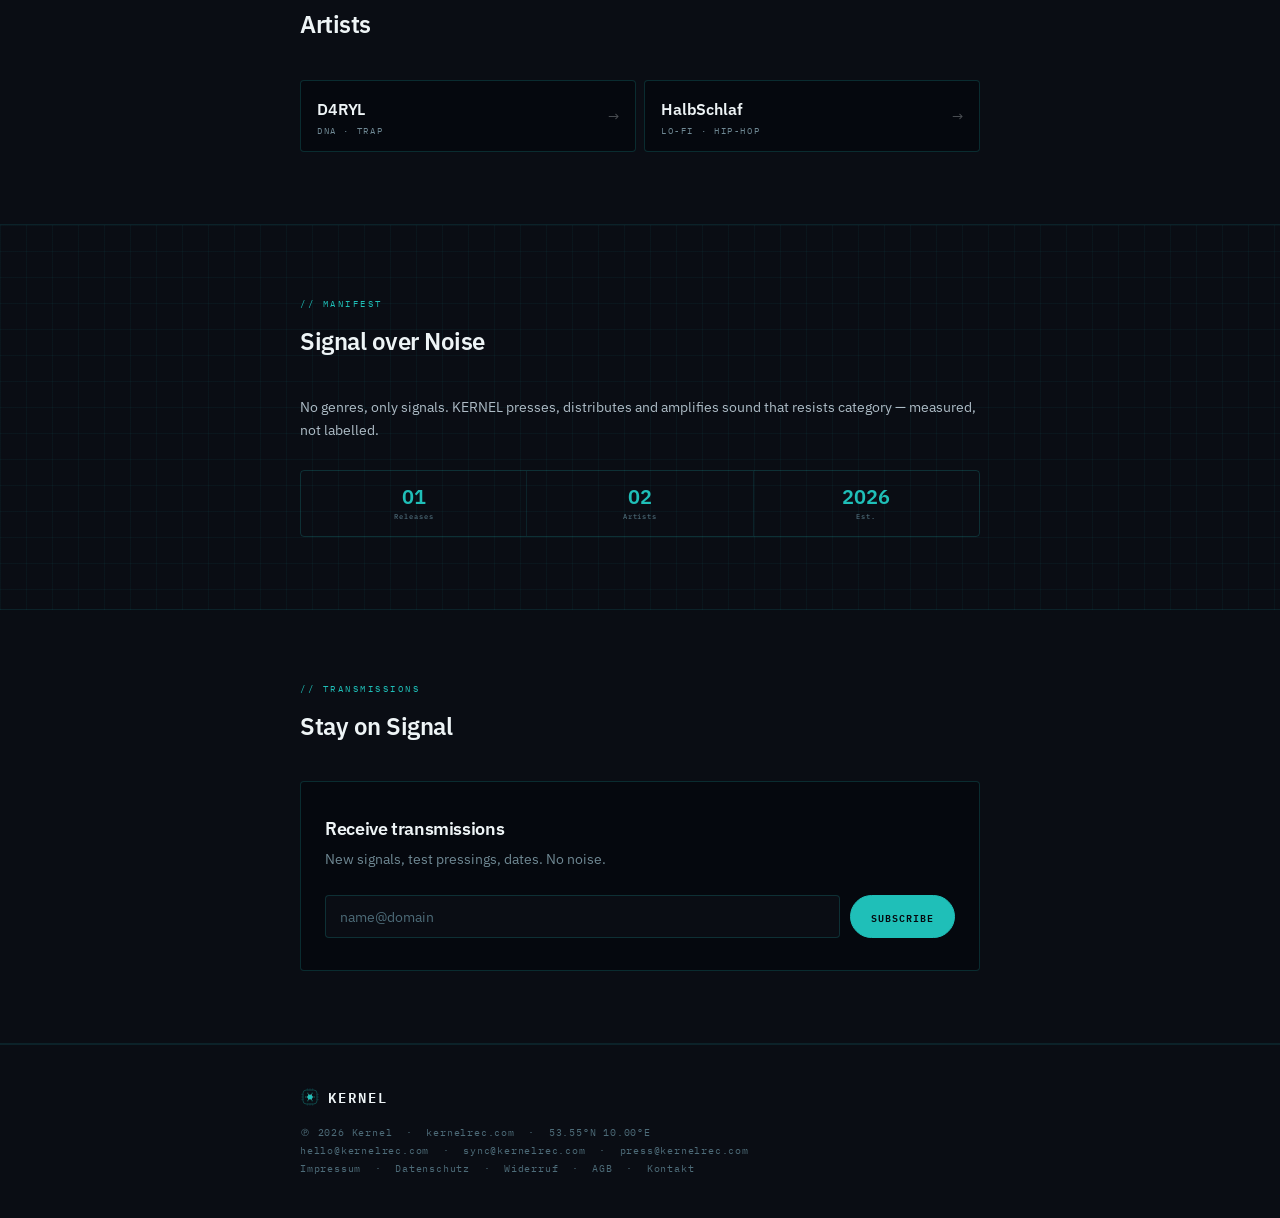
==== commit 4ca1062b: "feat(legal): HIGH/MEDIUM sanity fixes + AGB + Kontakt + Spotify 2-Click - Widerrufs-Consent (thanks)" ====
--- a/index.html
+++ b/index.html
@@ -729,7 +729,9 @@
         <a href="mailto:press@kernelrec.com">press@kernelrec.com</a><br/>
         <a href="/impressum">Impressum</a> &nbsp;·&nbsp;
         <a href="/datenschutz">Datenschutz</a> &nbsp;·&nbsp;
-        <a href="/widerruf">Widerruf</a>
+        <a href="/widerruf">Widerruf</a> &nbsp;·&nbsp;
+        <a href="/agb">AGB</a> &nbsp;·&nbsp;
+        <a href="/kontakt">Kontakt</a>
       </div>
     </div>
   </div>
